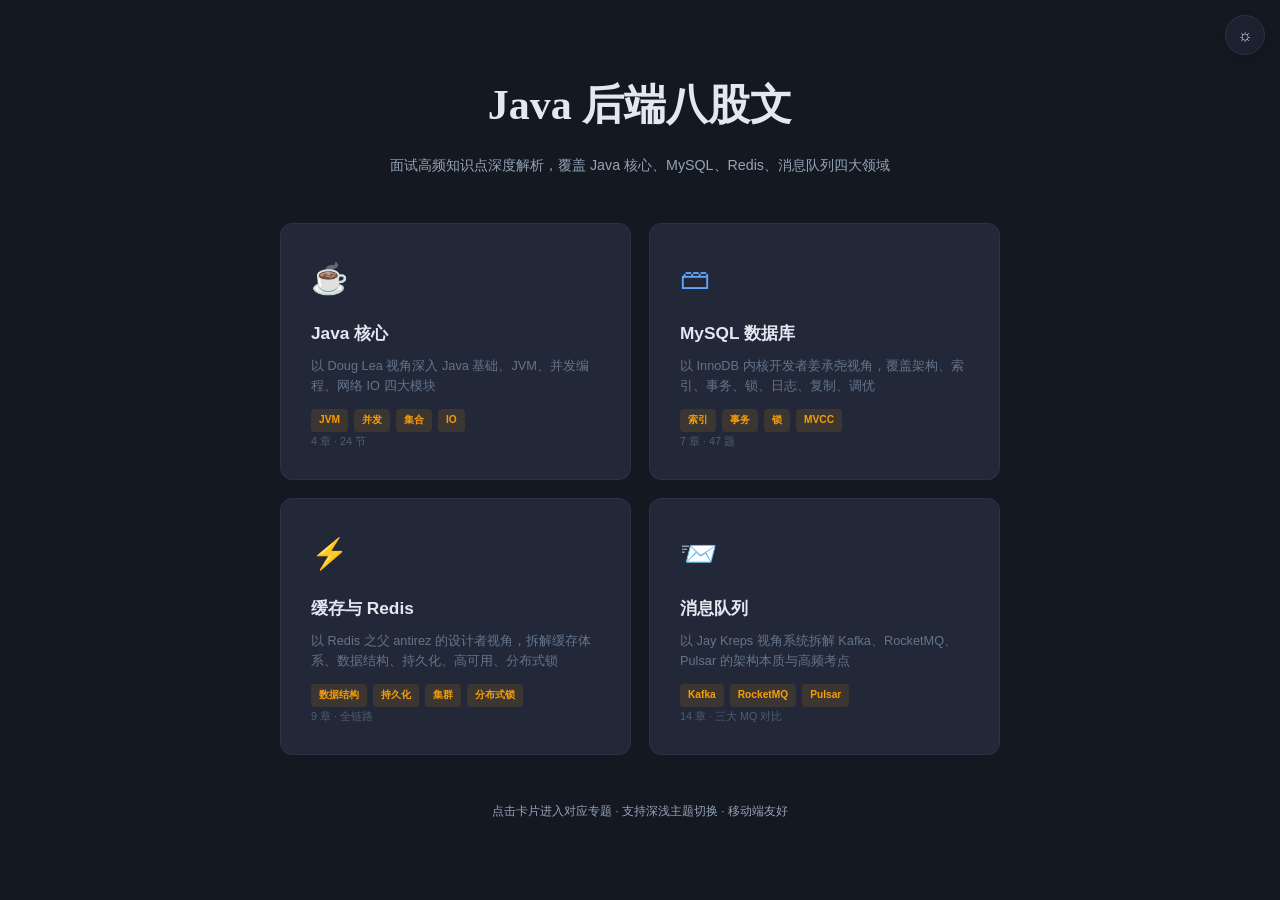
==== index.html @ 2e6a37db "init: 八股文面试复习资料" ====
<!DOCTYPE html>
<html lang="zh-CN" data-theme="dark">
<head>
  <meta charset="UTF-8">
  <meta name="viewport" content="width=device-width, initial-scale=1.0">
  <title>八股文学习资料</title>
  <link rel="stylesheet" href="./shared/style.css">
  <style>
    body { display: flex; align-items: center; justify-content: center; min-height: 100vh; padding: 2rem; }
    .index-container { max-width: 720px; width: 100%; }
    .index-hero { text-align: center; margin-bottom: 3rem; }
    .index-hero h1 { font-family: var(--font-heading); font-size: clamp(2rem, 5vw, 2.8rem); font-weight: 800; margin-bottom: 0.6rem; color: var(--text-primary); }
    .index-hero p { color: var(--text-secondary); font-size: 0.95rem; line-height: 1.7; }
    .card-grid { display: grid; grid-template-columns: repeat(auto-fit, minmax(300px, 1fr)); gap: 1.2rem; }
    .guide-card {
      background: var(--bg-card);
      border: 1px solid var(--border);
      border-radius: 12px;
      padding: 1.8rem 2rem;
      text-decoration: none;
      transition: transform 0.2s, box-shadow 0.2s, border-color 0.2s;
      display: block;
    }
    .guide-card:hover {
      transform: translateY(-3px);
      box-shadow: 0 12px 40px rgba(0,0,0,0.2);
      border-color: var(--accent);
      text-decoration: none;
    }
    .card-icon { font-size: 2rem; margin-bottom: 0.8rem; display: block; }
    .card-title { font-size: 1.15rem; font-weight: 700; color: var(--text-primary); margin-bottom: 0.4rem; }
    .card-desc { font-size: 0.85rem; color: var(--text-muted); line-height: 1.6; margin-bottom: 0.8rem; }
    .card-meta { font-size: 0.72rem; color: var(--text-muted); opacity: 0.7; }
    .card-tags { display: flex; gap: 0.4rem; flex-wrap: wrap; margin-top: 0.6rem; }
    .card-tag {
      font-size: 0.68rem;
      padding: 2px 8px;
      border-radius: 4px;
      background: var(--accent-dim);
      color: var(--accent);
      font-weight: 600;
    }
    .index-footer { text-align: center; margin-top: 3rem; color: var(--text-muted); font-size: 0.78rem; }
    @media (max-width: 480px) {
      body { padding: 1.5rem 1rem; }
      .card-grid { grid-template-columns: 1fr; }
      .guide-card { padding: 1.5rem; }
    }
  </style>
</head>
<body>
  <button class="theme-toggle" aria-label="切换主题">&#9788;</button>

  <div class="index-container">
    <div class="index-hero">
      <h1>Java 后端八股文</h1>
      <p>面试高频知识点深度解析，覆盖 Java 核心、MySQL、Redis、消息队列四大领域</p>
    </div>

    <div class="card-grid">
      <a href="./java-interview-guide.html" class="guide-card">
        <span class="card-icon">&#9749;</span>
        <div class="card-title">Java 核心</div>
        <div class="card-desc">以 Doug Lea 视角深入 Java 基础、JVM、并发编程、网络 IO 四大模块</div>
        <div class="card-tags">
          <span class="card-tag">JVM</span>
          <span class="card-tag">并发</span>
          <span class="card-tag">集合</span>
          <span class="card-tag">IO</span>
        </div>
        <div class="card-meta">4 章 · 24 节</div>
      </a>

      <a href="./mysql-interview-complete.html" class="guide-card">
        <span class="card-icon">&#128451;</span>
        <div class="card-title">MySQL 数据库</div>
        <div class="card-desc">以 InnoDB 内核开发者姜承尧视角，覆盖架构、索引、事务、锁、日志、复制、调优</div>
        <div class="card-tags">
          <span class="card-tag">索引</span>
          <span class="card-tag">事务</span>
          <span class="card-tag">锁</span>
          <span class="card-tag">MVCC</span>
        </div>
        <div class="card-meta">7 章 · 47 题</div>
      </a>

      <a href="./cache-redis-interview.html" class="guide-card">
        <span class="card-icon">&#9889;</span>
        <div class="card-title">缓存与 Redis</div>
        <div class="card-desc">以 Redis 之父 antirez 的设计者视角，拆解缓存体系、数据结构、持久化、高可用、分布式锁</div>
        <div class="card-tags">
          <span class="card-tag">数据结构</span>
          <span class="card-tag">持久化</span>
          <span class="card-tag">集群</span>
          <span class="card-tag">分布式锁</span>
        </div>
        <div class="card-meta">9 章 · 全链路</div>
      </a>

      <a href="./mq-interview-guide.html" class="guide-card">
        <span class="card-icon">&#128232;</span>
        <div class="card-title">消息队列</div>
        <div class="card-desc">以 Jay Kreps 视角系统拆解 Kafka、RocketMQ、Pulsar 的架构本质与高频考点</div>
        <div class="card-tags">
          <span class="card-tag">Kafka</span>
          <span class="card-tag">RocketMQ</span>
          <span class="card-tag">Pulsar</span>
        </div>
        <div class="card-meta">14 章 · 三大 MQ 对比</div>
      </a>
    </div>

    <div class="index-footer">
      <p>点击卡片进入对应专题 · 支持深浅主题切换 · 移动端友好</p>
    </div>
  </div>

  <script src="./shared/script.js"></script>
</body>
</html>
---- shared/style.css ----
/* ============================================================
   八股文统一样式 - Unified Interview Guide Stylesheet
   ============================================================ */

/* === RESET === */
*, *::before, *::after { box-sizing: border-box; margin: 0; padding: 0; }

/* === THEME VARIABLES === */
:root {
  /* Layout */
  --sidebar-w: 260px;
  --content-max: 860px;
  --radius: 8px;
  --transition: 0.25s ease;

  /* Fonts */
  --font-body: -apple-system, 'PingFang SC', 'Noto Sans SC', 'Helvetica Neue', 'Microsoft YaHei', sans-serif;
  --font-heading: 'Noto Serif SC', 'Georgia', 'PingFang SC', serif;
  --font-mono: 'JetBrains Mono', 'Fira Code', 'SF Mono', 'Menlo', 'Consolas', monospace;
}

/* --- Dark Theme (default) --- */
[data-theme="dark"] {
  --bg-primary: #141820;
  --bg-secondary: #1c2130;
  --bg-card: #222838;
  --bg-code: #0d1117;
  --bg-sidebar: #111520;
  --text-primary: #e2e8f0;
  --text-secondary: #94a3b8;
  --text-muted: #64748b;
  --border: #2a3344;
  --border-light: #1e293b;
  --accent: #f59e0b;
  --accent-dim: rgba(245, 158, 11, 0.12);
  --accent-secondary: #3b82f6;
  --link: #60a5fa;
  --green: #34d399;
  --red: #f87171;
  --purple: #a78bfa;
  --cyan: #22d3ee;
  --orange: #fb923c;
  --scrollbar-track: #1c2130;
  --scrollbar-thumb: #374151;
  --code-text: #e2e8f0;
  --table-header-bg: #1e293b;
  --table-row-hover: rgba(59, 130, 246, 0.04);
  --table-stripe: rgba(255, 255, 255, 0.02);
  --callout-bg: rgba(245, 158, 11, 0.05);
  --shadow: 0 4px 24px rgba(0, 0, 0, 0.3);
}

/* --- Light Theme --- */
[data-theme="light"] {
  --bg-primary: #f8f9fc;
  --bg-secondary: #ffffff;
  --bg-card: #ffffff;
  --bg-code: #1e1e2e;
  --bg-sidebar: #1b2438;
  --text-primary: #1e293b;
  --text-secondary: #475569;
  --text-muted: #94a3b8;
  --border: #e2e8f0;
  --border-light: #f1f5f9;
  --accent: #d97706;
  --accent-dim: rgba(217, 119, 6, 0.08);
  --accent-secondary: #2563eb;
  --link: #2563eb;
  --green: #059669;
  --red: #dc2626;
  --purple: #7c3aed;
  --cyan: #0891b2;
  --orange: #ea580c;
  --scrollbar-track: #f1f5f9;
  --scrollbar-thumb: #cbd5e1;
  --code-text: #e2e8f0;
  --table-header-bg: #f1f5f9;
  --table-row-hover: rgba(59, 130, 246, 0.04);
  --table-stripe: rgba(0, 0, 0, 0.02);
  --callout-bg: rgba(245, 158, 11, 0.05);
  --shadow: 0 4px 24px rgba(0, 0, 0, 0.06);
}

/* === BASE === */
html {
  scroll-behavior: smooth;
  font-size: 15px;
  scroll-padding-top: 2rem;
}

body {
  font-family: var(--font-body);
  background: var(--bg-primary);
  color: var(--text-primary);
  line-height: 1.85;
  min-height: 100vh;
  -webkit-font-smoothing: antialiased;
  -moz-osx-font-smoothing: grayscale;
  transition: background var(--transition), color var(--transition);
}

/* === SCROLLBAR === */
::-webkit-scrollbar { width: 6px; height: 6px; }
::-webkit-scrollbar-track { background: var(--scrollbar-track); }
::-webkit-scrollbar-thumb { background: var(--scrollbar-thumb); border-radius: 3px; }
::-webkit-scrollbar-thumb:hover { background: var(--accent); }

/* === LAYOUT === */
.page-wrapper {
  display: flex;
  min-height: 100vh;
}

/* === SIDEBAR === */
.sidebar {
  position: fixed;
  top: 0;
  left: 0;
  width: var(--sidebar-w);
  height: 100vh;
  background: var(--bg-sidebar);
  border-right: 1px solid rgba(255,255,255,0.06);
  overflow-y: auto;
  z-index: 200;
  padding: 1.5rem 0;
  transition: transform var(--transition);
  display: flex;
  flex-direction: column;
}

.sidebar-header {
  padding: 0 1.25rem 1rem;
  border-bottom: 1px solid rgba(255,255,255,0.08);
  margin-bottom: 0.75rem;
  flex-shrink: 0;
}

.sidebar-logo {
  font-family: var(--font-heading);
  font-size: 1.05rem;
  font-weight: 700;
  color: #fff;
  letter-spacing: -0.3px;
  margin-bottom: 0.25rem;
}

.sidebar-logo .accent { color: var(--accent); }

.sidebar-subtitle {
  font-size: 0.72rem;
  color: rgba(255,255,255,0.45);
  line-height: 1.5;
}

.sidebar-nav {
  flex: 1;
  overflow-y: auto;
  padding: 0 0.6rem;
}

.sidebar-nav::-webkit-scrollbar { width: 3px; }
.sidebar-nav::-webkit-scrollbar-thumb { background: rgba(255,255,255,0.1); border-radius: 2px; }

.nav-group { margin-bottom: 0.25rem; }

.nav-group-title {
  display: block;
  color: rgba(255,255,255,0.9);
  text-decoration: none;
  font-size: 0.8rem;
  font-weight: 700;
  padding: 0.5rem 0.65rem;
  border-radius: 6px;
  transition: all 0.15s;
  border-left: 3px solid transparent;
  letter-spacing: 0.2px;
}

.nav-group-title:hover {
  color: var(--accent);
  background: rgba(255,255,255,0.03);
}

.nav-group-title.active {
  color: #fff;
  border-left-color: var(--accent);
  background: rgba(245, 158, 11, 0.08);
}

.nav-items {
  padding-left: 1rem;
  margin-bottom: 0.3rem;
}

.nav-items a {
  display: block;
  color: rgba(255,255,255,0.5);
  text-decoration: none;
  font-size: 0.73rem;
  padding: 0.25rem 0.6rem;
  border-left: 1px solid rgba(255,255,255,0.08);
  transition: all 0.15s;
  line-height: 1.6;
}

.nav-items a:hover {
  color: var(--accent);
  border-left-color: var(--accent);
}

.nav-items a.active {
  color: rgba(255,255,255,0.9);
  border-left-color: var(--accent);
}

/* === MAIN CONTENT === */
.main-content {
  margin-left: var(--sidebar-w);
  flex: 1;
  min-width: 0;
  padding: 2.5rem 3rem 4rem;
  max-width: calc(var(--sidebar-w) + var(--content-max) + 6rem);
}

/* === HEADER / HERO === */
.page-hero {
  text-align: center;
  padding: 2.5rem 0 2rem;
  border-bottom: 1px solid var(--border);
  margin-bottom: 2.5rem;
}

.page-hero h1 {
  font-family: var(--font-heading);
  font-size: clamp(1.8rem, 4vw, 2.4rem);
  font-weight: 800;
  line-height: 1.3;
  margin-bottom: 0.6rem;
  color: var(--text-primary);
}

.page-hero .subtitle {
  font-size: 0.95rem;
  color: var(--text-secondary);
  max-width: 600px;
  margin: 0 auto 0.8rem;
  line-height: 1.7;
}

.page-hero .author {
  font-size: 0.82rem;
  color: var(--text-muted);
  font-style: italic;
}

/* === CHAPTER / SECTION === */
.chapter {
  margin-bottom: 2rem;
}

.chapter > h2,
section > h2 {
  font-family: var(--font-heading);
  font-size: 1.5rem;
  font-weight: 700;
  color: var(--text-primary);
  margin: 2.5rem 0 1rem;
  padding-bottom: 0.5rem;
  border-bottom: 2px solid var(--accent);
  position: relative;
}

h3 {
  font-size: 1.15rem;
  font-weight: 600;
  color: var(--text-primary);
  margin: 2rem 0 0.8rem;
}

h4 {
  font-size: 1rem;
  font-weight: 600;
  color: var(--text-primary);
  margin: 1.5rem 0 0.6rem;
}

/* === PROSE === */
p {
  margin-bottom: 0.8rem;
  color: var(--text-secondary);
  line-height: 1.85;
}

strong { color: var(--text-primary); font-weight: 600; }
em { font-style: italic; }

a {
  color: var(--link);
  text-decoration: none;
  transition: color 0.15s;
}
a:hover { text-decoration: underline; }

/* === LISTS === */
ul, ol {
  padding-left: 1.5rem;
  margin-bottom: 1rem;
}

li {
  color: var(--text-secondary);
  margin-bottom: 0.4rem;
  line-height: 1.8;
}

li strong { color: var(--text-primary); }

/* === INLINE CODE === */
:not(pre) > code {
  font-family: var(--font-mono);
  font-size: 0.85em;
  padding: 2px 6px;
  background: var(--accent-dim);
  border: 1px solid var(--border);
  border-radius: 4px;
  color: var(--accent);
}

/* === CODE BLOCKS === */
pre {
  background: var(--bg-code);
  color: var(--code-text);
  font-family: var(--font-mono);
  font-size: 0.82rem;
  line-height: 1.7;
  padding: 1.2rem 1.5rem;
  border-radius: var(--radius);
  overflow-x: auto;
  margin: 1rem 0 1.2rem;
  border: 1px solid var(--border);
}

pre code {
  background: none;
  border: none;
  padding: 0;
  font-size: inherit;
  color: inherit;
}

/* Code syntax classes (preserved from original files) */
.kw { color: #c678dd; }
.type { color: #e5c07b; }
.str { color: #98c379; }
.num { color: #d19a66; }
.cmt { color: #5c6370; font-style: italic; }
.fn { color: #61afef; }
.ann { color: #e06c75; }
.op { color: #56b6c2; }

/* Code block with header */
.code-block {
  margin: 1rem 0 1.2rem;
  border-radius: var(--radius);
  overflow: hidden;
  border: 1px solid var(--border);
}

.code-header {
  display: flex;
  align-items: center;
  gap: 0.75rem;
  padding: 0.6rem 1rem;
  background: rgba(0,0,0,0.3);
  border-bottom: 1px solid var(--border);
  font-size: 0.75rem;
  color: var(--text-muted);
}

.code-dots {
  display: flex;
  gap: 5px;
}

.code-dots span {
  width: 8px;
  height: 8px;
  border-radius: 50%;
  background: var(--text-muted);
  opacity: 0.4;
}

.code-block pre {
  margin: 0;
  border: none;
  border-radius: 0;
}

/* === TABLES === */
.table-wrapper,
.table-wrap {
  margin: 1.2rem 0;
  overflow-x: auto;
  border-radius: var(--radius);
  border: 1px solid var(--border);
}

table {
  width: 100%;
  border-collapse: collapse;
  font-size: 0.85rem;
}

thead th {
  background: var(--table-header-bg);
  padding: 0.7rem 1rem;
  text-align: left;
  font-weight: 600;
  color: var(--text-primary);
  border-bottom: 1px solid var(--border);
  white-space: nowrap;
}

tbody td {
  padding: 0.6rem 1rem;
  border-bottom: 1px solid var(--border);
  color: var(--text-secondary);
}

tbody tr:last-child td { border-bottom: none; }
tbody tr:nth-child(even) { background: var(--table-stripe); }
tbody tr:hover td { background: var(--table-row-hover); }

/* === CALLOUT BOXES === */
.callout {
  padding: 1rem 1.25rem;
  margin: 1.2rem 0;
  border-left: 3px solid var(--accent);
  background: var(--callout-bg);
  border-radius: 0 var(--radius) var(--radius) 0;
}

.callout p { margin-bottom: 0.4rem; color: var(--text-secondary); font-size: 0.9rem; }
.callout p:last-child { margin-bottom: 0; }

.callout-title {
  font-weight: 700;
  font-size: 0.78rem;
  text-transform: uppercase;
  letter-spacing: 0.5px;
  margin-bottom: 0.4rem;
  color: var(--accent);
}

/* Callout variants */
.callout.antirez,
.callout-insight,
.callout.callout-insight {
  border-left-color: var(--accent-secondary);
  background: rgba(59, 130, 246, 0.05);
}
.callout.antirez .callout-title,
.callout-insight .callout-title { color: var(--accent-secondary); }

.callout.tip,
.callout-key,
.callout.callout-key {
  border-left-color: var(--green);
  background: rgba(52, 211, 153, 0.05);
}
.callout.tip::before {
  content: 'TIPS';
  display: block;
  font-size: 0.72rem;
  font-weight: 700;
  color: var(--green);
  margin-bottom: 0.3rem;
  letter-spacing: 0.5px;
}
.callout-key .callout-title { color: var(--green); }

.callout.warn,
.callout-warning,
.callout.callout-warning {
  border-left-color: var(--orange);
  background: rgba(251, 146, 60, 0.05);
}
.callout.warn::before {
  content: 'WARN';
  display: block;
  font-size: 0.72rem;
  font-weight: 700;
  color: var(--orange);
  margin-bottom: 0.3rem;
  letter-spacing: 0.5px;
}
.callout-warning .callout-title { color: var(--orange); }

/* === Q&A BLOCKS === */
.qa,
.qa-block {
  margin: 1.2rem 0;
  padding: 1.2rem 1.5rem;
  background: var(--bg-card);
  border-radius: var(--radius);
  border: 1px solid var(--border);
}

.qa-question {
  display: flex;
  align-items: flex-start;
  gap: 0.7rem;
  margin-bottom: 0.8rem;
  font-weight: 600;
  color: var(--accent);
  font-size: 0.93rem;
}

.qa-badge {
  flex-shrink: 0;
  padding: 2px 7px;
  border-radius: 4px;
  font-size: 0.68rem;
  font-weight: 700;
  letter-spacing: 0.5px;
}

.qa-badge-q {
  background: rgba(248, 113, 113, 0.1);
  color: var(--red);
  border: 1px solid rgba(248, 113, 113, 0.3);
}

.qa-badge-a {
  background: rgba(52, 211, 153, 0.1);
  color: var(--green);
  border: 1px solid rgba(52, 211, 153, 0.3);
}

.qa-question p {
  font-weight: 600;
  color: var(--text-primary);
  margin: 0;
}

.qa-answer {
  display: flex;
  align-items: flex-start;
  gap: 0.7rem;
}

.qa-answer p {
  color: var(--text-secondary);
  margin: 0;
}

/* MQ-style Q&A */
.qa-block .qa-question::before {
  content: 'Q: ';
  opacity: 0.6;
  font-weight: 700;
}

.qa-block .qa-answer::before {
  content: 'A: ';
  font-weight: 700;
  color: var(--text-primary);
  opacity: 0.6;
}

/* === DIAGRAMS === */
.diagram {
  background: var(--bg-card);
  border: 1px solid var(--border);
  border-radius: var(--radius);
  padding: 1.5rem;
  margin: 1.5rem 0;
  text-align: center;
  overflow-x: auto;
}

.diagram svg {
  max-width: 100%;
  height: auto;
}

.diagram-title,
.diagram-caption {
  font-size: 0.78rem;
  color: var(--text-muted);
  text-align: center;
  margin-top: 0.6rem;
  font-style: italic;
}

.diagram-title {
  margin-top: 0;
  margin-bottom: 0.8rem;
  font-style: normal;
  text-transform: uppercase;
  letter-spacing: 0.5px;
  font-weight: 500;
}

/* === QUESTION BLOCKS (MySQL style) === */
.question-block {
  background: var(--bg-card);
  border-radius: var(--radius);
  padding: 2rem 2rem;
  margin-bottom: 2rem;
  border: 1px solid var(--border);
  border-left: 4px solid var(--accent);
  position: relative;
}

.question-block::before {
  content: attr(data-q);
  position: absolute;
  top: -0.75rem;
  left: 1.2rem;
  background: var(--accent);
  color: #fff;
  font-size: 0.72rem;
  font-weight: 700;
  padding: 3px 12px;
  border-radius: 12px;
  letter-spacing: 0.5px;
}

.question-block h2 {
  font-size: 1.3rem;
  margin-top: 0.3rem;
  margin-bottom: 1rem;
  border: none;
  padding-bottom: 0;
}

.question-block h3 {
  font-size: 1.05rem;
  margin-top: 1.5rem;
  margin-bottom: 0.6rem;
  padding-bottom: 0.3rem;
  border-bottom: 1px solid var(--border);
}

.question-block p { margin: 0.6rem 0; line-height: 1.85; }
.question-block ul, .question-block ol { margin: 0.6rem 0 0.6rem 1.2rem; line-height: 1.9; }
.question-block li { margin-bottom: 0.3rem; }

/* MySQL special boxes */
.analogy {
  background: rgba(245, 158, 11, 0.06);
  border: 1px solid rgba(245, 158, 11, 0.2);
  border-radius: var(--radius);
  padding: 1rem 1.2rem;
  margin: 1rem 0;
  font-style: italic;
  color: var(--text-secondary);
}

.analogy::before {
  content: "ANALOGY";
  display: block;
  font-style: normal;
  font-weight: 700;
  font-size: 0.7rem;
  letter-spacing: 1px;
  color: var(--accent);
  margin-bottom: 0.4rem;
}

.key-point {
  background: rgba(248, 113, 113, 0.05);
  border-left: 3px solid var(--red);
  padding: 0.8rem 1.2rem;
  margin: 1rem 0;
  border-radius: 0 var(--radius) var(--radius) 0;
  font-size: 0.9rem;
}

.key-point::before {
  content: "KEY POINT";
  display: block;
  font-weight: 700;
  font-size: 0.7rem;
  letter-spacing: 1px;
  color: var(--red);
  margin-bottom: 0.3rem;
}

.pitfall {
  background: rgba(251, 146, 60, 0.05);
  border: 1px solid rgba(251, 146, 60, 0.2);
  border-radius: var(--radius);
  padding: 0.8rem 1.2rem;
  margin: 1rem 0;
}

.pitfall::before {
  content: "PITFALL";
  display: block;
  font-weight: 700;
  font-size: 0.7rem;
  letter-spacing: 1px;
  color: var(--orange);
  margin-bottom: 0.3rem;
}

/* === CHAPTER HEADERS (MQ/Java style) === */
.chapter-header,
.section-header {
  margin-bottom: 1.5rem;
}

.chapter-number,
.section-number {
  display: inline-block;
  font-size: 0.72rem;
  font-weight: 600;
  color: var(--accent);
  letter-spacing: 1.5px;
  text-transform: uppercase;
  margin-bottom: 0.3rem;
}

.chapter-header h2,
.section-header h2 {
  margin-top: 0.3rem;
  border: none;
  padding: 0;
}

.section-header p {
  color: var(--text-muted);
  font-size: 0.9rem;
}

/* === TAGS (MQ style) === */
.tag-kafka {
  background: rgba(255, 107, 53, 0.12);
  color: #ff6b35;
  padding: 0.1rem 0.5rem;
  border-radius: 3px;
  font-size: 0.75rem;
  font-weight: 600;
}

.tag-rocketmq {
  background: rgba(6, 182, 212, 0.12);
  color: #06b6d4;
  padding: 0.1rem 0.5rem;
  border-radius: 3px;
  font-size: 0.75rem;
  font-weight: 600;
}

.tag-pulsar {
  background: rgba(139, 92, 246, 0.12);
  color: #8b5cf6;
  padding: 0.1rem 0.5rem;
  border-radius: 3px;
  font-size: 0.75rem;
  font-weight: 600;
}

/* === FLOW CHART (Java style) === */
.flow-chart {
  display: flex;
  align-items: center;
  justify-content: center;
  flex-wrap: wrap;
  gap: 6px 0;
  margin: 1.5rem 0;
  overflow-x: auto;
}

.flow-node {
  padding: 0.6rem 1rem;
  background: var(--bg-card);
  border: 1px solid var(--border);
  border-radius: var(--radius);
  font-size: 0.8rem;
  font-weight: 500;
  color: var(--text-primary);
  white-space: nowrap;
}

.flow-arrow {
  color: var(--text-muted);
  font-size: 0.9rem;
  padding: 0 0.3rem;
}

/* === MODULE PREVIEW (MySQL style) === */
.module-preview {
  display: grid;
  grid-template-columns: repeat(auto-fit, minmax(240px, 1fr));
  gap: 1rem;
  margin: 1.5rem 0;
}

.module-card {
  background: var(--bg-card);
  border: 1px solid var(--border);
  border-radius: var(--radius);
  padding: 1rem 1.2rem;
  transition: transform 0.2s, box-shadow 0.2s;
}

.module-card:hover {
  transform: translateY(-2px);
  box-shadow: var(--shadow);
}

.module-card .module-num {
  display: inline-block;
  background: var(--accent);
  color: #fff;
  font-size: 0.68rem;
  padding: 2px 8px;
  border-radius: 10px;
  margin-bottom: 0.5rem;
}

.module-card h4 {
  color: var(--text-primary);
  margin: 0.3rem 0;
  font-size: 0.92rem;
}

.module-card p {
  color: var(--text-muted);
  font-size: 0.82rem;
  margin: 0.2rem 0 0;
  line-height: 1.5;
}

/* === SVG CONTAINER (MySQL style) === */
.svg-container {
  text-align: center;
  margin: 1.5rem 0;
  padding: 1.2rem;
  background: var(--bg-card);
  border: 1px solid var(--border);
  border-radius: var(--radius);
  overflow-x: auto;
}

.svg-container svg {
  max-width: 100%;
  height: auto;
}

/* MySQL chapter intro */
.chapter-intro {
  background: var(--bg-card);
  border: 1px solid var(--border);
  border-left: 4px solid var(--accent);
  padding: 1.5rem 1.8rem;
  border-radius: 0 var(--radius) var(--radius) 0;
  margin-bottom: 2rem;
  font-size: 0.93rem;
  line-height: 1.9;
}

.chapter-intro strong { color: var(--accent); }
.chapter-subtitle {
  text-align: center;
  color: var(--text-muted);
  font-size: 0.95rem;
  margin-bottom: 2rem;
  font-style: italic;
}

/* === HIGHLIGHT === */
.highlight { color: var(--accent); font-weight: 700; }

/* === HR === */
hr {
  border: none;
  height: 1px;
  background: var(--border);
  margin: 2.5rem 0;
}

/* === THEME TOGGLE === */
.theme-toggle {
  position: fixed;
  top: 1rem;
  right: 1rem;
  z-index: 300;
  width: 40px;
  height: 40px;
  border-radius: 50%;
  border: 1px solid var(--border);
  background: var(--bg-secondary);
  color: var(--text-primary);
  cursor: pointer;
  display: flex;
  align-items: center;
  justify-content: center;
  font-size: 1.1rem;
  transition: all 0.2s;
  box-shadow: 0 2px 8px rgba(0,0,0,0.15);
}

.theme-toggle:hover {
  transform: scale(1.1);
  border-color: var(--accent);
}

/* === MOBILE MENU BUTTON === */
.mobile-menu-btn {
  display: none;
  position: fixed;
  top: 1rem;
  left: 1rem;
  z-index: 301;
  width: 40px;
  height: 40px;
  border-radius: 50%;
  border: 1px solid var(--border);
  background: var(--bg-secondary);
  color: var(--text-primary);
  cursor: pointer;
  align-items: center;
  justify-content: center;
  font-size: 1.2rem;
  box-shadow: 0 2px 8px rgba(0,0,0,0.15);
  transition: all 0.2s;
}

.mobile-menu-btn:hover {
  border-color: var(--accent);
}

/* === OVERLAY === */
.sidebar-overlay {
  display: none;
  position: fixed;
  top: 0; left: 0; right: 0; bottom: 0;
  background: rgba(0,0,0,0.5);
  z-index: 199;
  backdrop-filter: blur(2px);
}

/* === BACK TO TOP === */
.back-to-top {
  position: fixed;
  bottom: 1.5rem;
  right: 1.5rem;
  z-index: 250;
  width: 36px;
  height: 36px;
  border-radius: 50%;
  border: 1px solid var(--border);
  background: var(--bg-secondary);
  color: var(--text-muted);
  cursor: pointer;
  display: none;
  align-items: center;
  justify-content: center;
  font-size: 1rem;
  transition: all 0.2s;
  box-shadow: 0 2px 8px rgba(0,0,0,0.1);
}

.back-to-top.visible { display: flex; }
.back-to-top:hover { color: var(--accent); border-color: var(--accent); }

/* === READING PROGRESS === */
.reading-progress {
  position: fixed;
  top: 0;
  left: 0;
  width: 0%;
  height: 2px;
  background: var(--accent);
  z-index: 400;
  transition: width 0.1s linear;
}

/* === FOOTER === */
.page-footer {
  text-align: center;
  padding: 2rem 0;
  border-top: 1px solid var(--border);
  margin-top: 3rem;
  color: var(--text-muted);
  font-size: 0.78rem;
}

/* ============================================================
   RESPONSIVE
   ============================================================ */
@media (max-width: 1100px) {
  .main-content {
    padding: 2rem 2rem 3rem;
  }
}

@media (max-width: 768px) {
  .mobile-menu-btn { display: flex; }

  .sidebar {
    transform: translateX(-100%);
    width: 280px;
    box-shadow: var(--shadow);
  }

  .sidebar.open { transform: translateX(0); }
  .sidebar-overlay.open { display: block; }

  .main-content {
    margin-left: 0;
    padding: 3.5rem 1.2rem 3rem;
    max-width: 100%;
  }

  .page-hero h1 { font-size: 1.6rem; }
  .page-hero .subtitle { font-size: 0.88rem; }

  h2, .chapter > h2, section > h2 { font-size: 1.3rem; }
  h3 { font-size: 1.05rem; }

  pre {
    font-size: 0.78rem;
    padding: 1rem;
  }

  .question-block {
    padding: 1.5rem 1.2rem;
  }

  .question-block::before {
    top: -0.6rem;
    left: 0.8rem;
    font-size: 0.68rem;
    padding: 2px 10px;
  }

  table { font-size: 0.78rem; }
  thead th, tbody td { padding: 0.5rem 0.6rem; }

  .diagram { padding: 1rem 0.5rem; }

  .module-preview { grid-template-columns: 1fr; }

  .flow-chart { justify-content: flex-start; }

  .theme-toggle { top: 0.8rem; right: 0.8rem; width: 36px; height: 36px; font-size: 1rem; }
}

@media (max-width: 480px) {
  html { font-size: 14px; }
  .main-content { padding: 3rem 0.8rem 2.5rem; }
  .callout { padding: 0.8rem 1rem; }
  .qa, .qa-block { padding: 1rem; }
}

/* === PRINT === */
@media print {
  .sidebar, .theme-toggle, .mobile-menu-btn, .back-to-top, .reading-progress, .sidebar-overlay { display: none !important; }
  .main-content { margin-left: 0; padding: 0; max-width: 100%; }
  body { background: #fff; color: #000; }
  pre { border: 1px solid #ddd; }
}
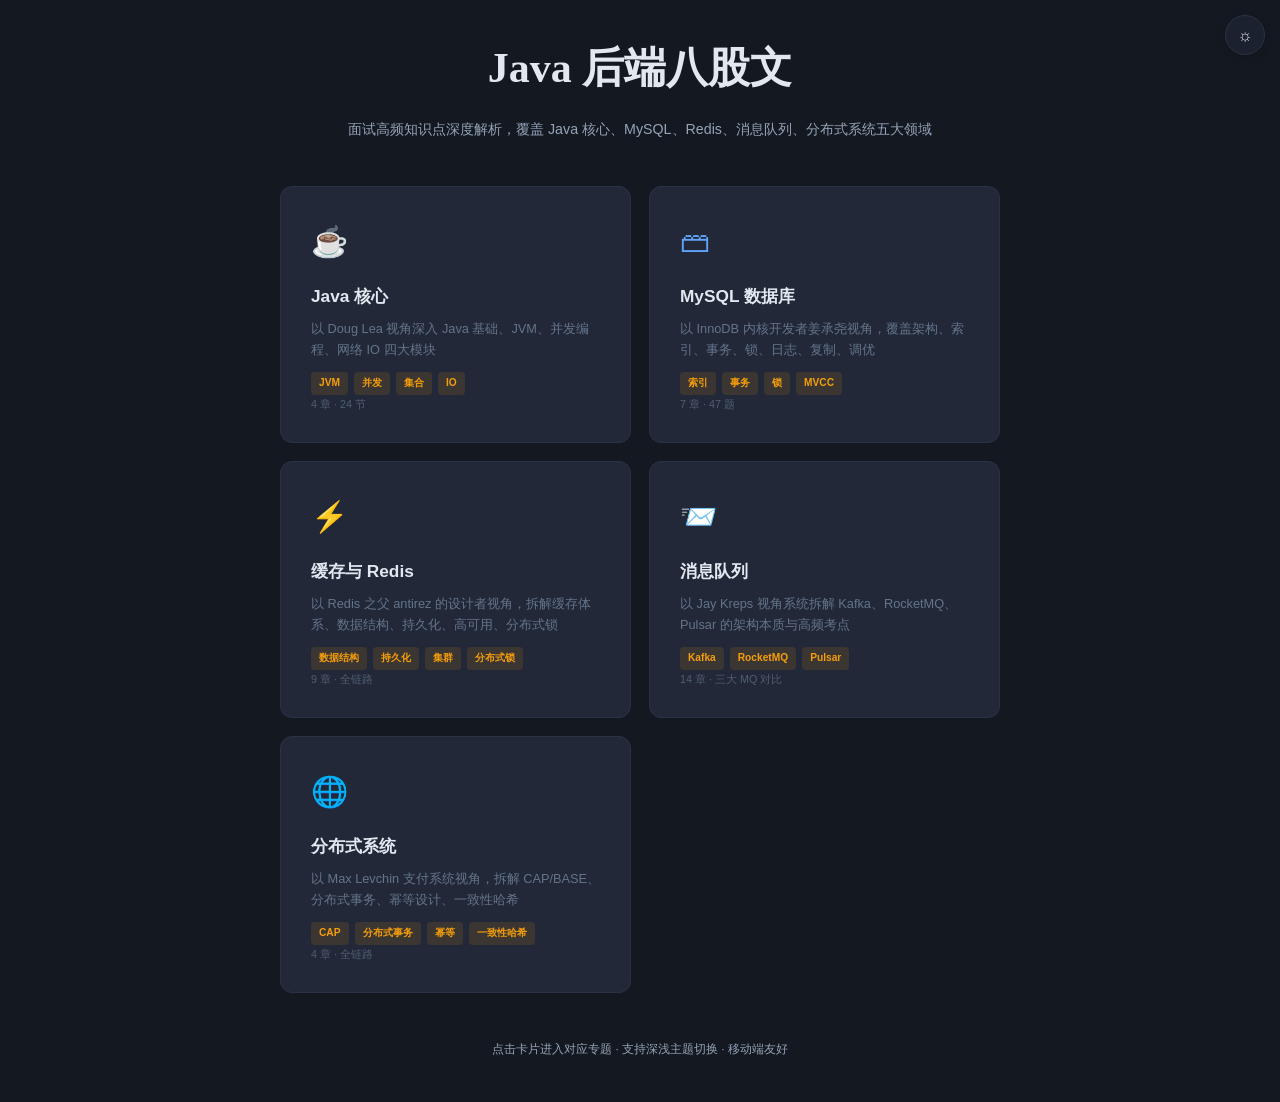
==== commit 1d965312: "补齐提纲缺失内容：新增分布式系统专题、ThreadLocal、限流算法、Spring事务传播" ====
--- a/index.html
+++ b/index.html
@@ -54,7 +54,7 @@
   <div class="index-container">
     <div class="index-hero">
       <h1>Java 后端八股文</h1>
-      <p>面试高频知识点深度解析，覆盖 Java 核心、MySQL、Redis、消息队列四大领域</p>
+      <p>面试高频知识点深度解析，覆盖 Java 核心、MySQL、Redis、消息队列、分布式系统五大领域</p>
     </div>
 
     <div class="card-grid">
@@ -108,6 +108,19 @@
         </div>
         <div class="card-meta">14 章 · 三大 MQ 对比</div>
       </a>
+
+      <a href="./distributed-system-interview.html" class="guide-card">
+        <span class="card-icon">&#127760;</span>
+        <div class="card-title">分布式系统</div>
+        <div class="card-desc">以 Max Levchin 支付系统视角，拆解 CAP/BASE、分布式事务、幂等设计、一致性哈希</div>
+        <div class="card-tags">
+          <span class="card-tag">CAP</span>
+          <span class="card-tag">分布式事务</span>
+          <span class="card-tag">幂等</span>
+          <span class="card-tag">一致性哈希</span>
+        </div>
+        <div class="card-meta">4 章 · 全链路</div>
+      </a>
     </div>
 
     <div class="index-footer">
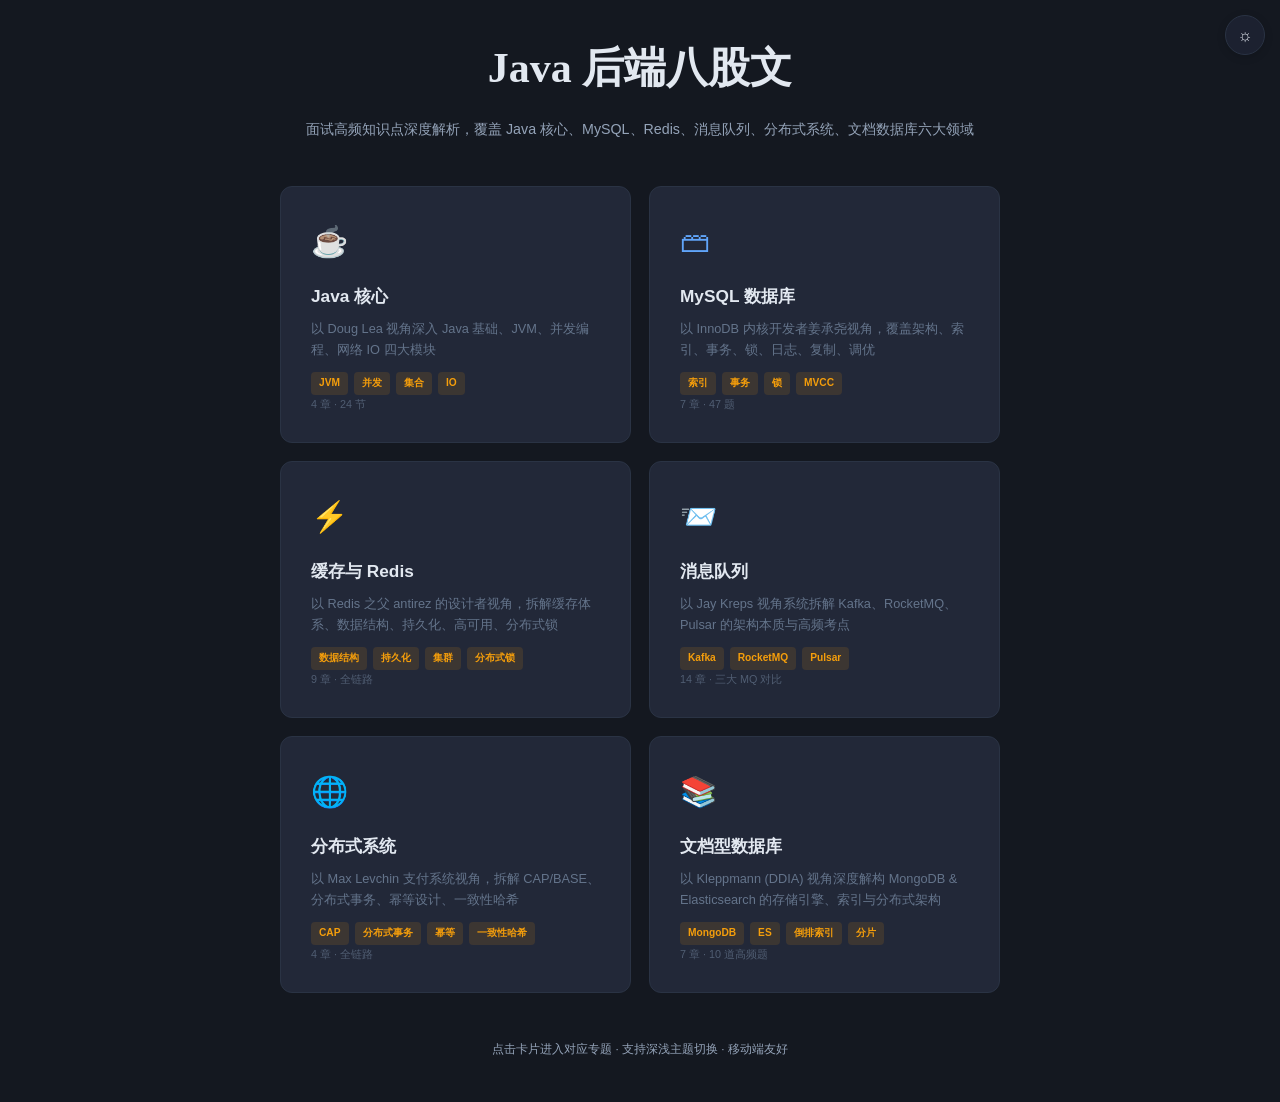
==== commit 9bb1a92f: "新增文档型数据库(MongoDB&ES)八股文专题 - 以 Kleppmann (DDIA) 视角系统解构 MongoDB & Elasticsearch - 7大章节：数据模型、存储引擎、索引机制、" ====
--- a/index.html
+++ b/index.html
@@ -54,7 +54,7 @@
   <div class="index-container">
     <div class="index-hero">
       <h1>Java 后端八股文</h1>
-      <p>面试高频知识点深度解析，覆盖 Java 核心、MySQL、Redis、消息队列、分布式系统五大领域</p>
+      <p>面试高频知识点深度解析，覆盖 Java 核心、MySQL、Redis、消息队列、分布式系统、文档数据库六大领域</p>
     </div>
 
     <div class="card-grid">
@@ -121,6 +121,19 @@
         </div>
         <div class="card-meta">4 章 · 全链路</div>
       </a>
+
+      <a href="./document-db-interview.html" class="guide-card">
+        <span class="card-icon">&#128218;</span>
+        <div class="card-title">文档型数据库</div>
+        <div class="card-desc">以 Kleppmann (DDIA) 视角深度解构 MongoDB &amp; Elasticsearch 的存储引擎、索引与分布式架构</div>
+        <div class="card-tags">
+          <span class="card-tag">MongoDB</span>
+          <span class="card-tag">ES</span>
+          <span class="card-tag">倒排索引</span>
+          <span class="card-tag">分片</span>
+        </div>
+        <div class="card-meta">7 章 · 10 道高频题</div>
+      </a>
     </div>
 
     <div class="index-footer">
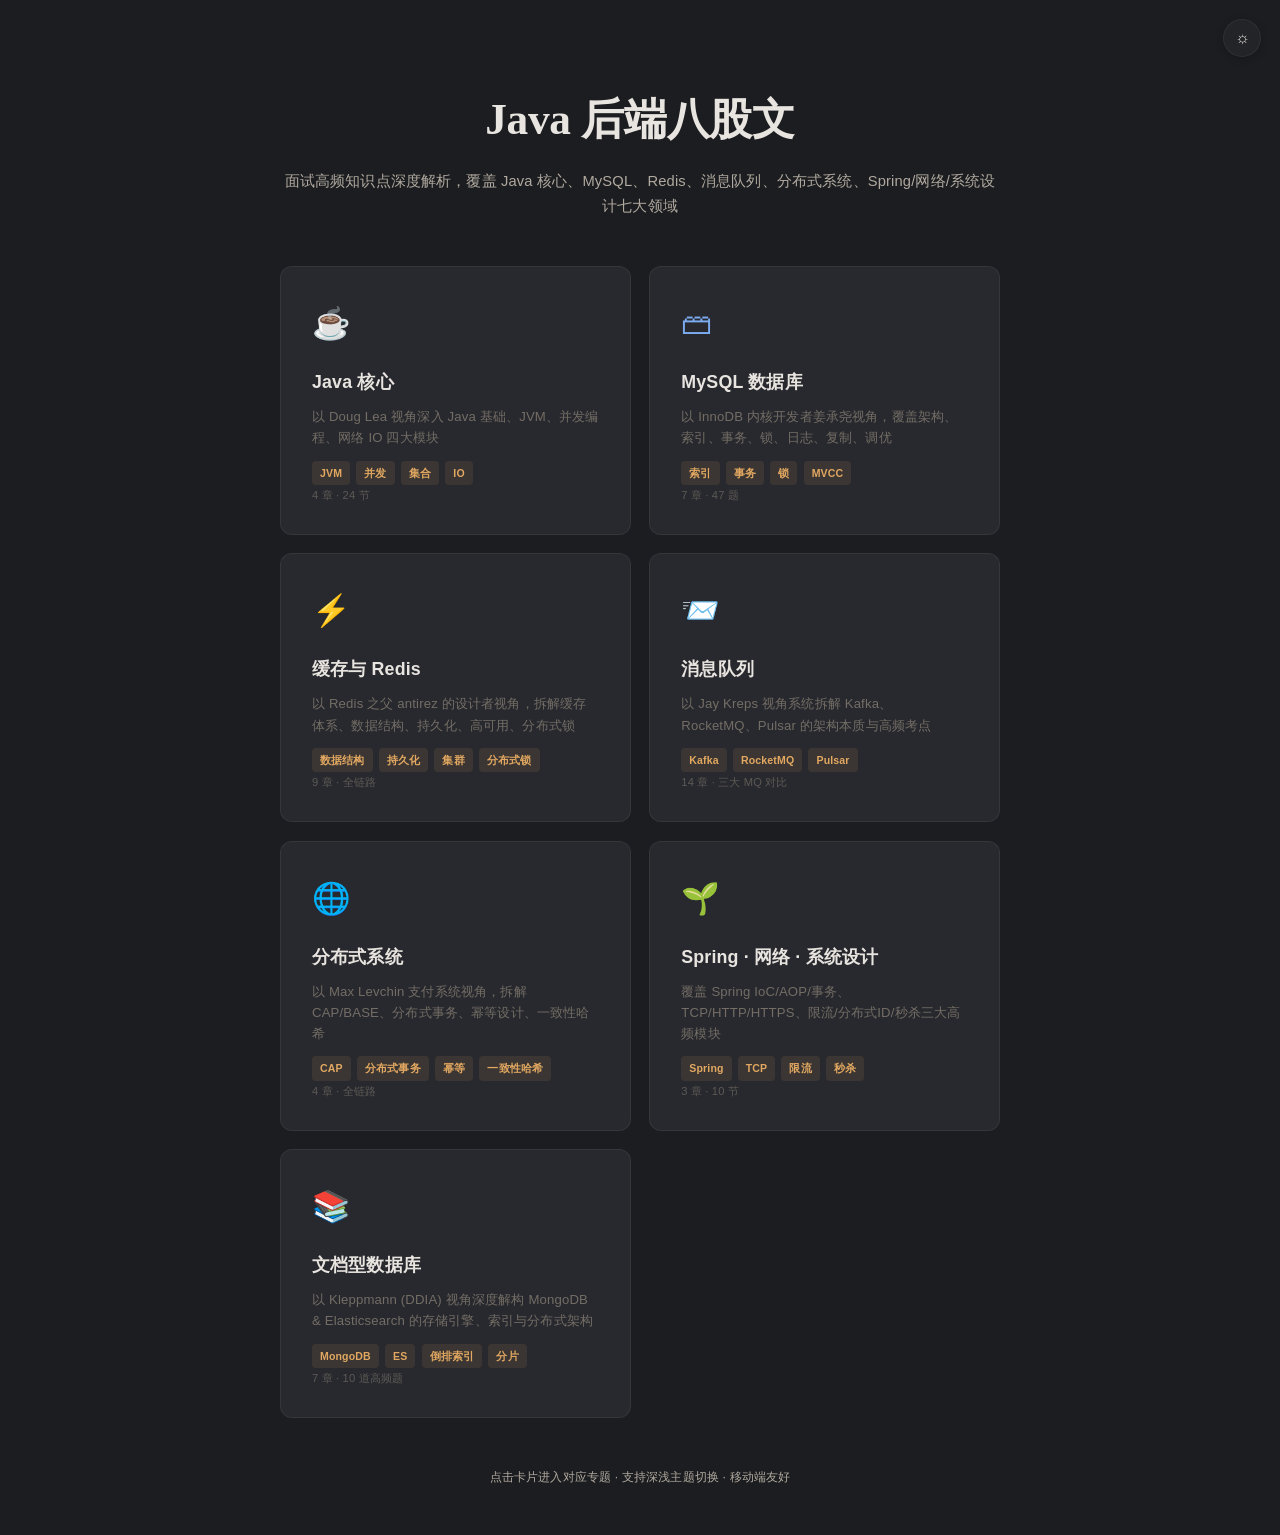
==== commit e6024c91: "feat: 深度面试追问链整合 + 新增Spring/网络/系统设计模块 - 5个现有HTML文件新增面试追问链（Q&A格式），覆盖15个必背知识点 - 新增第二优先级内容：EXPLAIN/索引失效/" ====
--- a/index.html
+++ b/index.html
@@ -2,14 +2,27 @@
 <html lang="zh-CN" data-theme="dark">
 <head>
   <meta charset="UTF-8">
-  <meta name="viewport" content="width=device-width, initial-scale=1.0">
+  <meta name="viewport" content="width=device-width, initial-scale=1.0, viewport-fit=cover">
   <title>八股文学习资料</title>
   <link rel="stylesheet" href="./shared/style.css">
   <style>
-    body { display: flex; align-items: center; justify-content: center; min-height: 100vh; padding: 2rem; }
+    body {
+      display: flex;
+      align-items: center;
+      justify-content: center;
+      min-height: 100vh;
+      padding: 2rem;
+      padding: 2rem calc(1rem + env(safe-area-inset-right, 0px)) 2rem calc(1rem + env(safe-area-inset-left, 0px));
+    }
     .index-container { max-width: 720px; width: 100%; }
     .index-hero { text-align: center; margin-bottom: 3rem; }
-    .index-hero h1 { font-family: var(--font-heading); font-size: clamp(2rem, 5vw, 2.8rem); font-weight: 800; margin-bottom: 0.6rem; color: var(--text-primary); }
+    .index-hero h1 {
+      font-family: var(--font-heading);
+      font-size: clamp(2rem, 5vw, 2.8rem);
+      font-weight: 800;
+      margin-bottom: 0.6rem;
+      color: var(--text-primary);
+    }
     .index-hero p { color: var(--text-secondary); font-size: 0.95rem; line-height: 1.7; }
     .card-grid { display: grid; grid-template-columns: repeat(auto-fit, minmax(300px, 1fr)); gap: 1.2rem; }
     .guide-card {
@@ -20,12 +33,17 @@
       text-decoration: none;
       transition: transform 0.2s, box-shadow 0.2s, border-color 0.2s;
       display: block;
+      -webkit-tap-highlight-color: transparent;
     }
     .guide-card:hover {
       transform: translateY(-3px);
       box-shadow: 0 12px 40px rgba(0,0,0,0.2);
       border-color: var(--accent);
       text-decoration: none;
+    }
+    .guide-card:active {
+      transform: scale(0.98);
+      transition: transform 0.1s;
     }
     .card-icon { font-size: 2rem; margin-bottom: 0.8rem; display: block; }
     .card-title { font-size: 1.15rem; font-weight: 700; color: var(--text-primary); margin-bottom: 0.4rem; }
@@ -41,10 +59,29 @@
       font-weight: 600;
     }
     .index-footer { text-align: center; margin-top: 3rem; color: var(--text-muted); font-size: 0.78rem; }
-    @media (max-width: 480px) {
-      body { padding: 1.5rem 1rem; }
-      .card-grid { grid-template-columns: 1fr; }
-      .guide-card { padding: 1.5rem; }
+
+    @media (max-width: 768px) {
+      body {
+        padding: calc(1.5rem + env(safe-area-inset-top, 0px)) 1.2rem calc(1.5rem + env(safe-area-inset-bottom, 0px));
+        align-items: flex-start;
+      }
+      .index-hero { margin-bottom: 2rem; }
+      .index-hero h1 { font-size: 1.7rem; }
+      .index-hero p { font-size: 0.9rem; line-height: 1.8; }
+      .card-grid { grid-template-columns: 1fr; gap: 1rem; }
+      .guide-card { padding: 1.5rem 1.4rem; border-radius: 10px; }
+      .card-icon { font-size: 1.8rem; margin-bottom: 0.6rem; }
+      .card-title { font-size: 1.1rem; }
+      .card-desc { font-size: 0.85rem; line-height: 1.7; }
+      .card-tags { margin-top: 0.5rem; }
+      .card-tag { font-size: 0.7rem; padding: 3px 9px; }
+      .index-footer { margin-top: 2rem; }
+      .theme-toggle { top: calc(0.75rem + env(safe-area-inset-top, 0px)); right: calc(0.75rem + env(safe-area-inset-right, 0px)); }
+    }
+
+    @media (max-width: 380px) {
+      body { padding-left: 0.8rem; padding-right: 0.8rem; }
+      .guide-card { padding: 1.3rem 1.1rem; }
     }
   </style>
 </head>
@@ -54,7 +91,7 @@
   <div class="index-container">
     <div class="index-hero">
       <h1>Java 后端八股文</h1>
-      <p>面试高频知识点深度解析，覆盖 Java 核心、MySQL、Redis、消息队列、分布式系统、文档数据库六大领域</p>
+      <p>面试高频知识点深度解析，覆盖 Java 核心、MySQL、Redis、消息队列、分布式系统、Spring/网络/系统设计七大领域</p>
     </div>
 
     <div class="card-grid">
@@ -122,6 +159,19 @@
         <div class="card-meta">4 章 · 全链路</div>
       </a>
 
+      <a href="./spring-network-design-interview.html" class="guide-card">
+        <span class="card-icon">&#127793;</span>
+        <div class="card-title">Spring · 网络 · 系统设计</div>
+        <div class="card-desc">覆盖 Spring IoC/AOP/事务、TCP/HTTP/HTTPS、限流/分布式ID/秒杀三大高频模块</div>
+        <div class="card-tags">
+          <span class="card-tag">Spring</span>
+          <span class="card-tag">TCP</span>
+          <span class="card-tag">限流</span>
+          <span class="card-tag">秒杀</span>
+        </div>
+        <div class="card-meta">3 章 · 10 节</div>
+      </a>
+
       <a href="./document-db-interview.html" class="guide-card">
         <span class="card-icon">&#128218;</span>
         <div class="card-title">文档型数据库</div>
--- a/shared/style.css
+++ b/shared/style.css
@@ -1,108 +1,146 @@
 /* ============================================================
-   八股文统一样式 - Unified Interview Guide Stylesheet
+   八股文统一样式 - Refined Editorial Reading Experience
+   Warm tones · Soft contrasts · Long-form comfort
    ============================================================ */
 
 /* === RESET === */
 *, *::before, *::after { box-sizing: border-box; margin: 0; padding: 0; }
+
+/* === FONT IMPORTS === */
+@import url('https://fonts.googleapis.com/css2?family=Noto+Serif+SC:wght@400;600;700;900&family=LXGW+WenKai:wght@300;400;700&family=JetBrains+Mono:wght@400;500;600&display=swap');
 
 /* === THEME VARIABLES === */
 :root {
   /* Layout */
-  --sidebar-w: 260px;
-  --content-max: 860px;
-  --radius: 8px;
-  --transition: 0.25s ease;
-
-  /* Fonts */
-  --font-body: -apple-system, 'PingFang SC', 'Noto Sans SC', 'Helvetica Neue', 'Microsoft YaHei', sans-serif;
+  --sidebar-w: 272px;
+  --content-max: 920px;
+  --radius: 10px;
+  --radius-sm: 6px;
+  --transition: 0.3s cubic-bezier(0.4, 0, 0.2, 1);
+
+  /* Fonts - 霞鹜文楷 for body (温润手感), Noto Serif for headings (庄重) */
+  --font-body: 'LXGW WenKai', 'PingFang SC', 'Noto Sans SC', 'Helvetica Neue', sans-serif;
   --font-heading: 'Noto Serif SC', 'Georgia', 'PingFang SC', serif;
-  --font-mono: 'JetBrains Mono', 'Fira Code', 'SF Mono', 'Menlo', 'Consolas', monospace;
-}
-
-/* --- Dark Theme (default) --- */
+  --font-mono: 'JetBrains Mono', 'Fira Code', 'SF Mono', 'Menlo', monospace;
+
+  /* Font size scale */
+  --font-scale: 1;
+
+  /* Safe areas */
+  --safe-top: env(safe-area-inset-top, 0px);
+  --safe-bottom: env(safe-area-inset-bottom, 0px);
+  --safe-left: env(safe-area-inset-left, 0px);
+  --safe-right: env(safe-area-inset-right, 0px);
+}
+
+/* --- Dark Theme (default) - Warm charcoal palette --- */
 [data-theme="dark"] {
-  --bg-primary: #141820;
-  --bg-secondary: #1c2130;
-  --bg-card: #222838;
-  --bg-code: #0d1117;
-  --bg-sidebar: #111520;
-  --text-primary: #e2e8f0;
-  --text-secondary: #94a3b8;
-  --text-muted: #64748b;
-  --border: #2a3344;
-  --border-light: #1e293b;
-  --accent: #f59e0b;
-  --accent-dim: rgba(245, 158, 11, 0.12);
-  --accent-secondary: #3b82f6;
-  --link: #60a5fa;
-  --green: #34d399;
-  --red: #f87171;
-  --purple: #a78bfa;
-  --cyan: #22d3ee;
-  --orange: #fb923c;
-  --scrollbar-track: #1c2130;
-  --scrollbar-thumb: #374151;
-  --code-text: #e2e8f0;
-  --table-header-bg: #1e293b;
-  --table-row-hover: rgba(59, 130, 246, 0.04);
-  --table-stripe: rgba(255, 255, 255, 0.02);
-  --callout-bg: rgba(245, 158, 11, 0.05);
-  --shadow: 0 4px 24px rgba(0, 0, 0, 0.3);
-}
-
-/* --- Light Theme --- */
+  --bg-primary: #1c1d20;
+  --bg-secondary: #232428;
+  --bg-card: #28292e;
+  --bg-code: #1e1f23;
+  --bg-sidebar: #212225;
+  --bg-sidebar-hover: rgba(255, 200, 120, 0.05);
+  --sidebar-text: rgba(255, 255, 255, 0.85);
+  --sidebar-text-dim: rgba(255, 255, 255, 0.45);
+  --sidebar-text-muted: rgba(255, 255, 255, 0.35);
+  --sidebar-logo: #e8e4df;
+  --sidebar-scrollbar: rgba(255, 255, 255, 0.08);
+  --text-primary: #e8e4df;
+  --text-secondary: #b0a99f;
+  --text-muted: #736d65;
+  --border: rgba(255, 255, 255, 0.06);
+  --border-light: rgba(255, 255, 255, 0.03);
+  --accent: #e2a861;
+  --accent-dim: rgba(226, 168, 97, 0.1);
+  --accent-secondary: #7cacf0;
+  --link: #7cacf0;
+  --green: #7bc8a4;
+  --red: #e8887a;
+  --purple: #b09adb;
+  --cyan: #6ec8d6;
+  --orange: #d9956a;
+  --scrollbar-track: #1e1f23;
+  --scrollbar-thumb: #3a3b40;
+  --code-text: #d4cfca;
+  --table-header-bg: rgba(226, 168, 97, 0.06);
+  --table-row-hover: rgba(226, 168, 97, 0.03);
+  --table-stripe: rgba(255, 255, 255, 0.015);
+  --callout-bg: rgba(226, 168, 97, 0.04);
+  --shadow-sm: 0 2px 8px rgba(0, 0, 0, 0.2);
+  --shadow: 0 8px 32px rgba(0, 0, 0, 0.3);
+  --shadow-lg: 0 16px 64px rgba(0, 0, 0, 0.4);
+  --sidebar-separator: linear-gradient(to bottom, transparent, rgba(226, 168, 97, 0.1) 30%, rgba(226, 168, 97, 0.1) 70%, transparent);
+  --glow: 0 0 20px rgba(226, 168, 97, 0.08);
+}
+
+/* --- Light Theme - Warm parchment --- */
 [data-theme="light"] {
-  --bg-primary: #f8f9fc;
+  --bg-primary: #faf8f5;
   --bg-secondary: #ffffff;
   --bg-card: #ffffff;
-  --bg-code: #1e1e2e;
-  --bg-sidebar: #1b2438;
-  --text-primary: #1e293b;
-  --text-secondary: #475569;
-  --text-muted: #94a3b8;
-  --border: #e2e8f0;
-  --border-light: #f1f5f9;
-  --accent: #d97706;
-  --accent-dim: rgba(217, 119, 6, 0.08);
-  --accent-secondary: #2563eb;
-  --link: #2563eb;
-  --green: #059669;
-  --red: #dc2626;
-  --purple: #7c3aed;
-  --cyan: #0891b2;
-  --orange: #ea580c;
-  --scrollbar-track: #f1f5f9;
-  --scrollbar-thumb: #cbd5e1;
-  --code-text: #e2e8f0;
-  --table-header-bg: #f1f5f9;
-  --table-row-hover: rgba(59, 130, 246, 0.04);
-  --table-stripe: rgba(0, 0, 0, 0.02);
-  --callout-bg: rgba(245, 158, 11, 0.05);
-  --shadow: 0 4px 24px rgba(0, 0, 0, 0.06);
+  --bg-code: #2b2d30;
+  --bg-sidebar: #f3f0eb;
+  --bg-sidebar-hover: rgba(180, 120, 50, 0.06);
+  --sidebar-text: rgba(44, 36, 32, 0.8);
+  --sidebar-text-dim: rgba(44, 36, 32, 0.5);
+  --sidebar-text-muted: rgba(44, 36, 32, 0.4);
+  --sidebar-logo: #2c2420;
+  --sidebar-scrollbar: rgba(44, 36, 32, 0.1);
+  --text-primary: #2c2420;
+  --text-secondary: #5c534a;
+  --text-muted: #9a9189;
+  --border: rgba(44, 36, 32, 0.08);
+  --border-light: rgba(44, 36, 32, 0.04);
+  --accent: #c47d2e;
+  --accent-dim: rgba(196, 125, 46, 0.08);
+  --accent-secondary: #4475b9;
+  --link: #4475b9;
+  --green: #3d8b5f;
+  --red: #c05646;
+  --purple: #7b5ea7;
+  --cyan: #3a8a96;
+  --orange: #b86e3a;
+  --scrollbar-track: #f0ede8;
+  --scrollbar-thumb: #cdc7be;
+  --code-text: #e2dfd8;
+  --table-header-bg: rgba(196, 125, 46, 0.06);
+  --table-row-hover: rgba(196, 125, 46, 0.03);
+  --table-stripe: rgba(44, 36, 32, 0.02);
+  --callout-bg: rgba(196, 125, 46, 0.04);
+  --shadow-sm: 0 2px 8px rgba(44, 36, 32, 0.06);
+  --shadow: 0 8px 32px rgba(44, 36, 32, 0.08);
+  --shadow-lg: 0 16px 64px rgba(44, 36, 32, 0.1);
+  --sidebar-separator: linear-gradient(to bottom, transparent, rgba(44, 36, 32, 0.08) 30%, rgba(44, 36, 32, 0.08) 70%, transparent);
+  --glow: 0 0 20px rgba(196, 125, 46, 0.06);
 }
 
 /* === BASE === */
 html {
   scroll-behavior: smooth;
-  font-size: 15px;
+  font-size: calc(15.5px * var(--font-scale));
   scroll-padding-top: 2rem;
+  -webkit-text-size-adjust: 100%;
 }
 
 body {
   font-family: var(--font-body);
   background: var(--bg-primary);
   color: var(--text-primary);
-  line-height: 1.85;
+  line-height: 1.9;
   min-height: 100vh;
   -webkit-font-smoothing: antialiased;
   -moz-osx-font-smoothing: grayscale;
   transition: background var(--transition), color var(--transition);
+  overflow-x: hidden;
+  overscroll-behavior-y: contain;
+  letter-spacing: 0.01em;
 }
 
 /* === SCROLLBAR === */
-::-webkit-scrollbar { width: 6px; height: 6px; }
+::-webkit-scrollbar { width: 5px; height: 5px; }
 ::-webkit-scrollbar-track { background: var(--scrollbar-track); }
-::-webkit-scrollbar-thumb { background: var(--scrollbar-thumb); border-radius: 3px; }
+::-webkit-scrollbar-thumb { background: var(--scrollbar-thumb); border-radius: 10px; }
 ::-webkit-scrollbar-thumb:hover { background: var(--accent); }
 
 /* === LAYOUT === */
@@ -111,7 +149,7 @@
   min-height: 100vh;
 }
 
-/* === SIDEBAR === */
+/* === SIDEBAR - Refined, borderless, warm === */
 .sidebar {
   position: fixed;
   top: 0;
@@ -119,98 +157,230 @@
   width: var(--sidebar-w);
   height: 100vh;
   background: var(--bg-sidebar);
-  border-right: 1px solid rgba(255,255,255,0.06);
   overflow-y: auto;
   z-index: 200;
-  padding: 1.5rem 0;
-  transition: transform var(--transition);
+  padding: 2rem 0;
+  transition: transform 0.35s cubic-bezier(0.4, 0, 0.2, 1);
   display: flex;
   flex-direction: column;
+  -webkit-overflow-scrolling: touch;
+}
+
+/* Desktop sidebar collapsed state */
+.sidebar.collapsed {
+  transform: translateX(-100%);
+}
+
+/* Desktop sidebar toggle button - inside sidebar bottom */
+.sidebar-toggle {
+  display: flex;
+  align-items: center;
+  justify-content: center;
+  gap: 0.4rem;
+  margin: auto 0.75rem 0;
+  padding: 0.5rem 0.8rem;
+  border: 1px solid var(--border);
+  border-radius: var(--radius-sm);
+  background: transparent;
+  color: var(--sidebar-text-dim);
+  cursor: pointer;
+  font-size: 0.72rem;
+  transition: all 0.2s;
+  flex-shrink: 0;
+}
+
+.sidebar-toggle:hover {
+  color: var(--accent);
+  background: var(--bg-sidebar-hover);
+  border-color: var(--accent);
+}
+
+/* When sidebar is collapsed, show a floating re-open button */
+.sidebar-toggle-open {
+  position: fixed;
+  top: 1.2rem;
+  left: 0.8rem;
+  z-index: 201;
+  width: 34px;
+  height: 34px;
+  border-radius: 50%;
+  border: 1px solid var(--border);
+  background: var(--bg-secondary);
+  color: var(--text-muted);
+  cursor: pointer;
+  display: none;
+  align-items: center;
+  justify-content: center;
+  font-size: 0.85rem;
+  box-shadow: var(--shadow-sm);
+  backdrop-filter: blur(8px);
+  -webkit-backdrop-filter: blur(8px);
+  transition: all 0.2s;
+}
+
+.sidebar-toggle-open:hover {
+  color: var(--accent);
+  border-color: var(--accent);
+}
+
+.sidebar-toggle-open.visible {
+  display: flex;
+}
+
+/* Main content adjusts when sidebar collapses */
+.main-content {
+  margin-left: var(--sidebar-w);
+  flex: 1;
+  min-width: 0;
+  padding: 3rem 4rem 5rem;
+  max-width: none;
+  transition: margin-left 0.35s cubic-bezier(0.4, 0, 0.2, 1);
+}
+
+.main-content.expanded {
+  margin-left: 0;
+}
+
+/* Soft edge glow instead of hard border */
+.sidebar::after {
+  content: '';
+  position: absolute;
+  top: 0;
+  right: 0;
+  width: 1px;
+  height: 100%;
+  background: var(--sidebar-separator);
 }
 
 .sidebar-header {
-  padding: 0 1.25rem 1rem;
-  border-bottom: 1px solid rgba(255,255,255,0.08);
-  margin-bottom: 0.75rem;
+  padding: 0.5rem 1.5rem 1.5rem;
+  margin-bottom: 0.5rem;
   flex-shrink: 0;
+  border-bottom: 1px solid var(--border);
 }
 
 .sidebar-logo {
   font-family: var(--font-heading);
-  font-size: 1.05rem;
-  font-weight: 700;
-  color: #fff;
-  letter-spacing: -0.3px;
-  margin-bottom: 0.25rem;
-}
-
-.sidebar-logo .accent { color: var(--accent); }
+  font-size: 1.15rem;
+  font-weight: 900;
+  color: var(--sidebar-logo);
+  letter-spacing: -0.5px;
+  margin-bottom: 0.4rem;
+  line-height: 1.4;
+}
+
+.sidebar-logo .accent {
+  color: var(--accent);
+  background: linear-gradient(135deg, #e2a861, #f0c97a);
+  -webkit-background-clip: text;
+  -webkit-text-fill-color: transparent;
+  background-clip: text;
+}
 
 .sidebar-subtitle {
   font-size: 0.72rem;
-  color: rgba(255,255,255,0.45);
+  color: var(--sidebar-text-muted);
   line-height: 1.5;
+  letter-spacing: 0.5px;
 }
 
 .sidebar-nav {
   flex: 1;
   overflow-y: auto;
-  padding: 0 0.6rem;
-}
-
-.sidebar-nav::-webkit-scrollbar { width: 3px; }
-.sidebar-nav::-webkit-scrollbar-thumb { background: rgba(255,255,255,0.1); border-radius: 2px; }
-
-.nav-group { margin-bottom: 0.25rem; }
+  padding: 0 0.75rem;
+  -webkit-overflow-scrolling: touch;
+}
+
+.sidebar-nav::-webkit-scrollbar { width: 2px; }
+.sidebar-nav::-webkit-scrollbar-thumb { background: var(--sidebar-scrollbar); border-radius: 10px; }
+
+/* Home link */
+.nav-home-link {
+  display: block;
+  color: var(--sidebar-text-dim);
+  text-decoration: none;
+  font-size: 0.76rem;
+  font-weight: 600;
+  padding: 0.5rem 0.8rem;
+  margin-bottom: 0.6rem;
+  border-radius: var(--radius-sm);
+  border-bottom: 1px solid var(--border);
+  padding-bottom: 0.8rem;
+  transition: all 0.2s;
+  letter-spacing: 0.3px;
+}
+
+.nav-home-link:hover {
+  color: var(--accent);
+  background: var(--bg-sidebar-hover);
+  border-bottom-color: var(--accent);
+}
+
+.nav-group {
+  margin-bottom: 0.4rem;
+}
 
 .nav-group-title {
   display: block;
-  color: rgba(255,255,255,0.9);
+  color: var(--sidebar-text);
   text-decoration: none;
-  font-size: 0.8rem;
+  font-size: 0.78rem;
   font-weight: 700;
-  padding: 0.5rem 0.65rem;
-  border-radius: 6px;
-  transition: all 0.15s;
-  border-left: 3px solid transparent;
-  letter-spacing: 0.2px;
+  padding: 0.55rem 0.8rem;
+  border-radius: var(--radius-sm);
+  transition: all 0.2s;
+  letter-spacing: 0.3px;
+  position: relative;
 }
 
 .nav-group-title:hover {
   color: var(--accent);
-  background: rgba(255,255,255,0.03);
+  background: var(--bg-sidebar-hover);
 }
 
 .nav-group-title.active {
-  color: #fff;
-  border-left-color: var(--accent);
-  background: rgba(245, 158, 11, 0.08);
+  color: var(--accent);
+  background: rgba(226, 168, 97, 0.1);
+}
+
+.nav-group-title.active::before {
+  content: '';
+  position: absolute;
+  left: 0;
+  top: 50%;
+  transform: translateY(-50%);
+  width: 3px;
+  height: 60%;
+  background: var(--accent);
+  border-radius: 0 3px 3px 0;
 }
 
 .nav-items {
-  padding-left: 1rem;
-  margin-bottom: 0.3rem;
+  padding-left: 0.8rem;
+  margin-bottom: 0.2rem;
+  margin-top: 0.15rem;
 }
 
 .nav-items a {
   display: block;
-  color: rgba(255,255,255,0.5);
+  color: var(--sidebar-text-dim);
   text-decoration: none;
-  font-size: 0.73rem;
-  padding: 0.25rem 0.6rem;
-  border-left: 1px solid rgba(255,255,255,0.08);
-  transition: all 0.15s;
+  font-size: 0.72rem;
+  padding: 0.3rem 0.75rem;
+  border-radius: var(--radius-sm);
+  transition: all 0.2s;
   line-height: 1.6;
+  margin-bottom: 1px;
 }
 
 .nav-items a:hover {
+  color: var(--sidebar-text);
+  background: var(--bg-sidebar-hover);
+}
+
+.nav-items a.active {
   color: var(--accent);
-  border-left-color: var(--accent);
-}
-
-.nav-items a.active {
-  color: rgba(255,255,255,0.9);
-  border-left-color: var(--accent);
+  background: rgba(226, 168, 97, 0.08);
 }
 
 /* === MAIN CONTENT === */
@@ -218,112 +388,168 @@
   margin-left: var(--sidebar-w);
   flex: 1;
   min-width: 0;
-  padding: 2.5rem 3rem 4rem;
-  max-width: calc(var(--sidebar-w) + var(--content-max) + 6rem);
+  padding: 3rem 4rem 5rem;
+  max-width: none;
+}
+
+.main-content > * {
+  max-width: var(--content-max);
+  margin-left: auto;
+  margin-right: auto;
+}
+
+.main-content > section,
+.main-content > .page-hero {
+  max-width: var(--content-max);
+  margin-left: auto;
+  margin-right: auto;
 }
 
 /* === HEADER / HERO === */
 .page-hero {
   text-align: center;
-  padding: 2.5rem 0 2rem;
-  border-bottom: 1px solid var(--border);
-  margin-bottom: 2.5rem;
+  padding: 3rem 0 2.5rem;
+  margin-bottom: 3rem;
+  position: relative;
+}
+
+.page-hero::after {
+  content: '';
+  position: absolute;
+  bottom: 0;
+  left: 10%;
+  right: 10%;
+  height: 1px;
+  background: linear-gradient(to right, transparent, var(--border), transparent);
 }
 
 .page-hero h1 {
   font-family: var(--font-heading);
-  font-size: clamp(1.8rem, 4vw, 2.4rem);
-  font-weight: 800;
-  line-height: 1.3;
-  margin-bottom: 0.6rem;
+  font-size: clamp(1.8rem, 4vw, 2.3rem);
+  font-weight: 900;
+  line-height: 1.4;
+  margin-bottom: 0.8rem;
   color: var(--text-primary);
+  letter-spacing: -0.5px;
 }
 
 .page-hero .subtitle {
-  font-size: 0.95rem;
-  color: var(--text-secondary);
-  max-width: 600px;
+  font-size: 0.9rem;
+  color: var(--text-muted);
+  max-width: 580px;
   margin: 0 auto 0.8rem;
-  line-height: 1.7;
+  line-height: 1.8;
 }
 
 .page-hero .author {
-  font-size: 0.82rem;
+  font-size: 0.8rem;
   color: var(--text-muted);
   font-style: italic;
 }
 
 /* === CHAPTER / SECTION === */
 .chapter {
-  margin-bottom: 2rem;
+  margin-bottom: 2.5rem;
 }
 
 .chapter > h2,
 section > h2 {
   font-family: var(--font-heading);
-  font-size: 1.5rem;
+  font-size: 1.45rem;
   font-weight: 700;
   color: var(--text-primary);
-  margin: 2.5rem 0 1rem;
-  padding-bottom: 0.5rem;
-  border-bottom: 2px solid var(--accent);
+  margin: 3rem 0 1.2rem;
+  padding-bottom: 0.6rem;
   position: relative;
+  border-bottom: none;
+}
+
+.chapter > h2::after,
+section > h2::after {
+  content: '';
+  position: absolute;
+  bottom: 0;
+  left: 0;
+  width: 48px;
+  height: 2.5px;
+  background: linear-gradient(to right, var(--accent), transparent);
+  border-radius: 2px;
+}
+
+h1 {
+  font-family: var(--font-heading);
+  font-size: 1.6rem;
+  font-weight: 900;
+  color: var(--text-primary);
+  margin: 3rem 0 0.8rem;
+  letter-spacing: -0.3px;
 }
 
 h3 {
-  font-size: 1.15rem;
+  font-size: 1.1rem;
   font-weight: 600;
   color: var(--text-primary);
-  margin: 2rem 0 0.8rem;
+  margin: 2.2rem 0 0.8rem;
+  letter-spacing: -0.2px;
 }
 
 h4 {
-  font-size: 1rem;
+  font-size: 0.95rem;
   font-weight: 600;
   color: var(--text-primary);
-  margin: 1.5rem 0 0.6rem;
+  margin: 1.6rem 0 0.6rem;
 }
 
 /* === PROSE === */
 p {
-  margin-bottom: 0.8rem;
+  margin-bottom: 1rem;
   color: var(--text-secondary);
-  line-height: 1.85;
+  line-height: 2;
+  word-break: break-word;
+  overflow-wrap: break-word;
 }
 
 strong { color: var(--text-primary); font-weight: 600; }
-em { font-style: italic; }
+em { font-style: italic; color: var(--text-secondary); }
 
 a {
   color: var(--link);
   text-decoration: none;
-  transition: color 0.15s;
-}
-a:hover { text-decoration: underline; }
+  transition: color 0.2s;
+  border-bottom: 1px solid transparent;
+}
+a:hover {
+  border-bottom-color: var(--link);
+}
 
 /* === LISTS === */
 ul, ol {
-  padding-left: 1.5rem;
-  margin-bottom: 1rem;
+  padding-left: 1.4rem;
+  margin-bottom: 1.2rem;
 }
 
 li {
   color: var(--text-secondary);
-  margin-bottom: 0.4rem;
-  line-height: 1.8;
+  margin-bottom: 0.5rem;
+  line-height: 1.9;
 }
 
 li strong { color: var(--text-primary); }
+
+li::marker {
+  color: var(--accent);
+}
 
 /* === INLINE CODE === */
 :not(pre) > code {
   font-family: var(--font-mono);
-  font-size: 0.85em;
-  padding: 2px 6px;
+  font-size: 0.82em;
+  padding: 2px 7px;
   background: var(--accent-dim);
   border: 1px solid var(--border);
   border-radius: 4px;
   color: var(--accent);
+  word-break: break-all;
 }
 
 /* === CODE BLOCKS === */
@@ -331,13 +557,15 @@
   background: var(--bg-code);
   color: var(--code-text);
   font-family: var(--font-mono);
-  font-size: 0.82rem;
-  line-height: 1.7;
-  padding: 1.2rem 1.5rem;
+  font-size: 0.8rem;
+  line-height: 1.75;
+  padding: 1.4rem 1.6rem;
   border-radius: var(--radius);
   overflow-x: auto;
-  margin: 1rem 0 1.2rem;
+  margin: 1.2rem 0 1.4rem;
   border: 1px solid var(--border);
+  -webkit-overflow-scrolling: touch;
+  box-shadow: var(--shadow-sm);
 }
 
 pre code {
@@ -348,32 +576,33 @@
   color: inherit;
 }
 
-/* Code syntax classes (preserved from original files) */
-.kw { color: #c678dd; }
-.type { color: #e5c07b; }
-.str { color: #98c379; }
-.num { color: #d19a66; }
-.cmt { color: #5c6370; font-style: italic; }
-.fn { color: #61afef; }
-.ann { color: #e06c75; }
-.op { color: #56b6c2; }
+/* Code syntax classes */
+.kw { color: #c49fd6; }
+.type { color: #dbb87a; }
+.str { color: #8fbf7a; }
+.num { color: #d6a06a; }
+.cmt { color: #6b6b6b; font-style: italic; }
+.fn { color: #7aabdc; }
+.ann { color: #d87a7a; }
+.op { color: #6abfbf; }
 
 /* Code block with header */
 .code-block {
-  margin: 1rem 0 1.2rem;
+  margin: 1.2rem 0 1.4rem;
   border-radius: var(--radius);
   overflow: hidden;
   border: 1px solid var(--border);
+  box-shadow: var(--shadow-sm);
 }
 
 .code-header {
   display: flex;
   align-items: center;
   gap: 0.75rem;
-  padding: 0.6rem 1rem;
-  background: rgba(0,0,0,0.3);
+  padding: 0.6rem 1.2rem;
+  background: rgba(0,0,0,0.25);
   border-bottom: 1px solid var(--border);
-  font-size: 0.75rem;
+  font-size: 0.72rem;
   color: var(--text-muted);
 }
 
@@ -386,45 +615,52 @@
   width: 8px;
   height: 8px;
   border-radius: 50%;
-  background: var(--text-muted);
-  opacity: 0.4;
-}
+}
+
+.code-dots span:nth-child(1) { background: #e87a7a; opacity: 0.7; }
+.code-dots span:nth-child(2) { background: #e8c87a; opacity: 0.7; }
+.code-dots span:nth-child(3) { background: #7ae87a; opacity: 0.7; }
 
 .code-block pre {
   margin: 0;
   border: none;
   border-radius: 0;
+  box-shadow: none;
 }
 
 /* === TABLES === */
 .table-wrapper,
 .table-wrap {
-  margin: 1.2rem 0;
+  margin: 1.4rem 0;
   overflow-x: auto;
   border-radius: var(--radius);
   border: 1px solid var(--border);
+  -webkit-overflow-scrolling: touch;
+  box-shadow: var(--shadow-sm);
 }
 
 table {
   width: 100%;
   border-collapse: collapse;
-  font-size: 0.85rem;
+  font-size: 0.84rem;
 }
 
 thead th {
   background: var(--table-header-bg);
-  padding: 0.7rem 1rem;
+  padding: 0.75rem 1.1rem;
   text-align: left;
   font-weight: 600;
   color: var(--text-primary);
   border-bottom: 1px solid var(--border);
-  white-space: nowrap;
+  font-size: 0.8rem;
+  letter-spacing: 0.02em;
 }
 
 tbody td {
-  padding: 0.6rem 1rem;
+  padding: 0.65rem 1.1rem;
   border-bottom: 1px solid var(--border);
   color: var(--text-secondary);
+  line-height: 1.7;
 }
 
 tbody tr:last-child td { border-bottom: none; }
@@ -433,22 +669,22 @@
 
 /* === CALLOUT BOXES === */
 .callout {
-  padding: 1rem 1.25rem;
-  margin: 1.2rem 0;
+  padding: 1.1rem 1.4rem;
+  margin: 1.4rem 0;
   border-left: 3px solid var(--accent);
   background: var(--callout-bg);
   border-radius: 0 var(--radius) var(--radius) 0;
 }
 
-.callout p { margin-bottom: 0.4rem; color: var(--text-secondary); font-size: 0.9rem; }
+.callout p { margin-bottom: 0.5rem; color: var(--text-secondary); font-size: 0.88rem; line-height: 1.9; }
 .callout p:last-child { margin-bottom: 0; }
 
 .callout-title {
   font-weight: 700;
-  font-size: 0.78rem;
+  font-size: 0.72rem;
   text-transform: uppercase;
-  letter-spacing: 0.5px;
-  margin-bottom: 0.4rem;
+  letter-spacing: 0.8px;
+  margin-bottom: 0.5rem;
   color: var(--accent);
 }
 
@@ -457,7 +693,7 @@
 .callout-insight,
 .callout.callout-insight {
   border-left-color: var(--accent-secondary);
-  background: rgba(59, 130, 246, 0.05);
+  background: rgba(124, 172, 240, 0.04);
 }
 .callout.antirez .callout-title,
 .callout-insight .callout-title { color: var(--accent-secondary); }
@@ -466,16 +702,16 @@
 .callout-key,
 .callout.callout-key {
   border-left-color: var(--green);
-  background: rgba(52, 211, 153, 0.05);
+  background: rgba(123, 200, 164, 0.04);
 }
 .callout.tip::before {
   content: 'TIPS';
   display: block;
-  font-size: 0.72rem;
+  font-size: 0.7rem;
   font-weight: 700;
   color: var(--green);
-  margin-bottom: 0.3rem;
-  letter-spacing: 0.5px;
+  margin-bottom: 0.4rem;
+  letter-spacing: 0.8px;
 }
 .callout-key .callout-title { color: var(--green); }
 
@@ -483,27 +719,28 @@
 .callout-warning,
 .callout.callout-warning {
   border-left-color: var(--orange);
-  background: rgba(251, 146, 60, 0.05);
+  background: rgba(217, 149, 106, 0.04);
 }
 .callout.warn::before {
   content: 'WARN';
   display: block;
-  font-size: 0.72rem;
+  font-size: 0.7rem;
   font-weight: 700;
   color: var(--orange);
-  margin-bottom: 0.3rem;
-  letter-spacing: 0.5px;
+  margin-bottom: 0.4rem;
+  letter-spacing: 0.8px;
 }
 .callout-warning .callout-title { color: var(--orange); }
 
 /* === Q&A BLOCKS === */
 .qa,
 .qa-block {
-  margin: 1.2rem 0;
-  padding: 1.2rem 1.5rem;
+  margin: 1.4rem 0;
+  padding: 1.3rem 1.6rem;
   background: var(--bg-card);
   border-radius: var(--radius);
   border: 1px solid var(--border);
+  box-shadow: var(--shadow-sm);
 }
 
 .qa-question {
@@ -513,28 +750,28 @@
   margin-bottom: 0.8rem;
   font-weight: 600;
   color: var(--accent);
-  font-size: 0.93rem;
+  font-size: 0.92rem;
 }
 
 .qa-badge {
   flex-shrink: 0;
-  padding: 2px 7px;
+  padding: 2px 8px;
   border-radius: 4px;
-  font-size: 0.68rem;
+  font-size: 0.66rem;
   font-weight: 700;
   letter-spacing: 0.5px;
 }
 
 .qa-badge-q {
-  background: rgba(248, 113, 113, 0.1);
+  background: rgba(232, 136, 122, 0.1);
   color: var(--red);
-  border: 1px solid rgba(248, 113, 113, 0.3);
+  border: 1px solid rgba(232, 136, 122, 0.2);
 }
 
 .qa-badge-a {
-  background: rgba(52, 211, 153, 0.1);
+  background: rgba(123, 200, 164, 0.1);
   color: var(--green);
-  border: 1px solid rgba(52, 211, 153, 0.3);
+  border: 1px solid rgba(123, 200, 164, 0.2);
 }
 
 .qa-question p {
@@ -577,6 +814,8 @@
   margin: 1.5rem 0;
   text-align: center;
   overflow-x: auto;
+  -webkit-overflow-scrolling: touch;
+  box-shadow: var(--shadow-sm);
 }
 
 .diagram svg {
@@ -586,7 +825,7 @@
 
 .diagram-title,
 .diagram-caption {
-  font-size: 0.78rem;
+  font-size: 0.76rem;
   color: var(--text-muted);
   text-align: center;
   margin-top: 0.6rem;
@@ -598,7 +837,7 @@
   margin-bottom: 0.8rem;
   font-style: normal;
   text-transform: uppercase;
-  letter-spacing: 0.5px;
+  letter-spacing: 0.8px;
   font-weight: 500;
 }
 
@@ -606,56 +845,65 @@
 .question-block {
   background: var(--bg-card);
   border-radius: var(--radius);
-  padding: 2rem 2rem;
-  margin-bottom: 2rem;
+  padding: 2.2rem 2.2rem;
+  margin-bottom: 2.5rem;
   border: 1px solid var(--border);
-  border-left: 4px solid var(--accent);
   position: relative;
+  box-shadow: var(--shadow-sm);
+  transition: box-shadow 0.3s;
+}
+
+.question-block:hover {
+  box-shadow: var(--shadow);
 }
 
 .question-block::before {
   content: attr(data-q);
   position: absolute;
-  top: -0.75rem;
-  left: 1.2rem;
-  background: var(--accent);
+  top: -0.7rem;
+  left: 1.4rem;
+  background: linear-gradient(135deg, var(--accent), #d4923a);
   color: #fff;
-  font-size: 0.72rem;
+  font-size: 0.7rem;
   font-weight: 700;
-  padding: 3px 12px;
+  padding: 3px 14px;
   border-radius: 12px;
   letter-spacing: 0.5px;
+  box-shadow: 0 2px 8px rgba(226, 168, 97, 0.25);
 }
 
 .question-block h2 {
-  font-size: 1.3rem;
+  font-size: 1.25rem;
   margin-top: 0.3rem;
-  margin-bottom: 1rem;
+  margin-bottom: 1.2rem;
   border: none;
   padding-bottom: 0;
 }
 
+.question-block h2::after { display: none; }
+
 .question-block h3 {
-  font-size: 1.05rem;
-  margin-top: 1.5rem;
+  font-size: 1rem;
+  margin-top: 1.6rem;
   margin-bottom: 0.6rem;
-  padding-bottom: 0.3rem;
-  border-bottom: 1px solid var(--border);
-}
-
-.question-block p { margin: 0.6rem 0; line-height: 1.85; }
-.question-block ul, .question-block ol { margin: 0.6rem 0 0.6rem 1.2rem; line-height: 1.9; }
-.question-block li { margin-bottom: 0.3rem; }
+  padding-bottom: 0.35rem;
+  border-bottom: 1px dashed var(--border);
+}
+
+.question-block p { margin: 0.7rem 0; line-height: 2; }
+.question-block ul, .question-block ol { margin: 0.7rem 0 0.7rem 1.2rem; line-height: 2; }
+.question-block li { margin-bottom: 0.35rem; }
 
 /* MySQL special boxes */
 .analogy {
-  background: rgba(245, 158, 11, 0.06);
-  border: 1px solid rgba(245, 158, 11, 0.2);
+  background: var(--callout-bg);
+  border: 1px solid rgba(226, 168, 97, 0.12);
   border-radius: var(--radius);
-  padding: 1rem 1.2rem;
-  margin: 1rem 0;
+  padding: 1.1rem 1.4rem;
+  margin: 1.2rem 0;
   font-style: italic;
   color: var(--text-secondary);
+  line-height: 2;
 }
 
 .analogy::before {
@@ -663,50 +911,51 @@
   display: block;
   font-style: normal;
   font-weight: 700;
-  font-size: 0.7rem;
-  letter-spacing: 1px;
+  font-size: 0.68rem;
+  letter-spacing: 1.2px;
   color: var(--accent);
-  margin-bottom: 0.4rem;
+  margin-bottom: 0.5rem;
 }
 
 .key-point {
-  background: rgba(248, 113, 113, 0.05);
+  background: rgba(232, 136, 122, 0.04);
   border-left: 3px solid var(--red);
-  padding: 0.8rem 1.2rem;
-  margin: 1rem 0;
+  padding: 1rem 1.4rem;
+  margin: 1.2rem 0;
   border-radius: 0 var(--radius) var(--radius) 0;
-  font-size: 0.9rem;
+  font-size: 0.88rem;
+  line-height: 1.9;
 }
 
 .key-point::before {
   content: "KEY POINT";
   display: block;
   font-weight: 700;
-  font-size: 0.7rem;
-  letter-spacing: 1px;
+  font-size: 0.68rem;
+  letter-spacing: 1.2px;
   color: var(--red);
-  margin-bottom: 0.3rem;
+  margin-bottom: 0.4rem;
 }
 
 .pitfall {
-  background: rgba(251, 146, 60, 0.05);
-  border: 1px solid rgba(251, 146, 60, 0.2);
+  background: rgba(217, 149, 106, 0.04);
+  border: 1px solid rgba(217, 149, 106, 0.12);
   border-radius: var(--radius);
-  padding: 0.8rem 1.2rem;
-  margin: 1rem 0;
+  padding: 1rem 1.4rem;
+  margin: 1.2rem 0;
 }
 
 .pitfall::before {
   content: "PITFALL";
   display: block;
   font-weight: 700;
-  font-size: 0.7rem;
-  letter-spacing: 1px;
+  font-size: 0.68rem;
+  letter-spacing: 1.2px;
   color: var(--orange);
-  margin-bottom: 0.3rem;
-}
-
-/* === CHAPTER HEADERS (MQ/Java style) === */
+  margin-bottom: 0.4rem;
+}
+
+/* === CHAPTER HEADERS === */
 .chapter-header,
 .section-header {
   margin-bottom: 1.5rem;
@@ -715,7 +964,7 @@
 .chapter-number,
 .section-number {
   display: inline-block;
-  font-size: 0.72rem;
+  font-size: 0.7rem;
   font-weight: 600;
   color: var(--accent);
   letter-spacing: 1.5px;
@@ -730,40 +979,43 @@
   padding: 0;
 }
 
+.chapter-header h2::after,
+.section-header h2::after { display: none; }
+
 .section-header p {
   color: var(--text-muted);
-  font-size: 0.9rem;
-}
-
-/* === TAGS (MQ style) === */
+  font-size: 0.88rem;
+}
+
+/* === TAGS === */
 .tag-kafka {
-  background: rgba(255, 107, 53, 0.12);
+  background: rgba(255, 107, 53, 0.1);
   color: #ff6b35;
-  padding: 0.1rem 0.5rem;
-  border-radius: 3px;
-  font-size: 0.75rem;
+  padding: 0.15rem 0.5rem;
+  border-radius: 4px;
+  font-size: 0.72rem;
   font-weight: 600;
 }
 
 .tag-rocketmq {
-  background: rgba(6, 182, 212, 0.12);
-  color: #06b6d4;
-  padding: 0.1rem 0.5rem;
-  border-radius: 3px;
-  font-size: 0.75rem;
+  background: rgba(110, 200, 214, 0.1);
+  color: var(--cyan);
+  padding: 0.15rem 0.5rem;
+  border-radius: 4px;
+  font-size: 0.72rem;
   font-weight: 600;
 }
 
 .tag-pulsar {
-  background: rgba(139, 92, 246, 0.12);
-  color: #8b5cf6;
-  padding: 0.1rem 0.5rem;
-  border-radius: 3px;
-  font-size: 0.75rem;
+  background: rgba(176, 154, 219, 0.1);
+  color: var(--purple);
+  padding: 0.15rem 0.5rem;
+  border-radius: 4px;
+  font-size: 0.72rem;
   font-weight: 600;
 }
 
-/* === FLOW CHART (Java style) === */
+/* === FLOW CHART === */
 .flow-chart {
   display: flex;
   align-items: center;
@@ -772,14 +1024,15 @@
   gap: 6px 0;
   margin: 1.5rem 0;
   overflow-x: auto;
+  -webkit-overflow-scrolling: touch;
 }
 
 .flow-node {
-  padding: 0.6rem 1rem;
+  padding: 0.55rem 1rem;
   background: var(--bg-card);
   border: 1px solid var(--border);
-  border-radius: var(--radius);
-  font-size: 0.8rem;
+  border-radius: var(--radius-sm);
+  font-size: 0.78rem;
   font-weight: 500;
   color: var(--text-primary);
   white-space: nowrap;
@@ -787,11 +1040,11 @@
 
 .flow-arrow {
   color: var(--text-muted);
-  font-size: 0.9rem;
+  font-size: 0.85rem;
   padding: 0 0.3rem;
 }
 
-/* === MODULE PREVIEW (MySQL style) === */
+/* === MODULE PREVIEW === */
 .module-preview {
   display: grid;
   grid-template-columns: repeat(auto-fit, minmax(240px, 1fr));
@@ -803,7 +1056,7 @@
   background: var(--bg-card);
   border: 1px solid var(--border);
   border-radius: var(--radius);
-  padding: 1rem 1.2rem;
+  padding: 1.1rem 1.3rem;
   transition: transform 0.2s, box-shadow 0.2s;
 }
 
@@ -814,10 +1067,10 @@
 
 .module-card .module-num {
   display: inline-block;
-  background: var(--accent);
+  background: linear-gradient(135deg, var(--accent), #d4923a);
   color: #fff;
-  font-size: 0.68rem;
-  padding: 2px 8px;
+  font-size: 0.66rem;
+  padding: 2px 9px;
   border-radius: 10px;
   margin-bottom: 0.5rem;
 }
@@ -825,17 +1078,234 @@
 .module-card h4 {
   color: var(--text-primary);
   margin: 0.3rem 0;
-  font-size: 0.92rem;
+  font-size: 0.9rem;
 }
 
 .module-card p {
   color: var(--text-muted);
-  font-size: 0.82rem;
+  font-size: 0.8rem;
   margin: 0.2rem 0 0;
   line-height: 1.5;
 }
 
-/* === SVG CONTAINER (MySQL style) === */
+/* === TRANSACTION TIMELINE COMPONENT === */
+.trx-timeline {
+  margin: 1.4rem 0;
+  padding: 0;
+  position: relative;
+}
+
+.trx-timeline::before {
+  content: '';
+  position: absolute;
+  left: 18px;
+  top: 12px;
+  bottom: 12px;
+  width: 2px;
+  background: var(--border);
+  border-radius: 1px;
+}
+
+.trx-step {
+  position: relative;
+  padding: 0.6rem 0.8rem 0.6rem 44px;
+  margin-bottom: 2px;
+  border-radius: 6px;
+  transition: background 0.2s;
+}
+
+.trx-step:hover {
+  background: rgba(128, 128, 128, 0.04);
+}
+
+/* Timeline dot */
+.trx-step::before {
+  content: '';
+  position: absolute;
+  left: 12px;
+  top: 1.1rem;
+  width: 12px;
+  height: 12px;
+  border-radius: 50%;
+  border: 2px solid var(--border);
+  background: var(--bg-primary);
+  z-index: 1;
+}
+
+/* Session badges */
+.trx-step.session-a::before {
+  border-color: #3b82f6;
+  background: #3b82f6;
+}
+
+.trx-step.session-b::before {
+  border-color: #f59e0b;
+  background: #f59e0b;
+}
+
+.trx-step.session-a {
+  border-left: 3px solid rgba(59, 130, 246, 0.3);
+}
+
+.trx-step.session-b {
+  border-left: 3px solid rgba(245, 158, 11, 0.3);
+}
+
+/* Step label */
+.trx-label {
+  display: inline-block;
+  font-size: 0.68rem;
+  font-weight: 700;
+  padding: 1px 8px;
+  border-radius: 10px;
+  letter-spacing: 0.3px;
+  margin-bottom: 4px;
+  text-transform: uppercase;
+}
+
+.session-a .trx-label {
+  background: rgba(59, 130, 246, 0.1);
+  color: #3b82f6;
+}
+
+.session-b .trx-label {
+  background: rgba(245, 158, 11, 0.1);
+  color: #f59e0b;
+}
+
+/* Step content */
+.trx-step code {
+  display: block;
+  background: var(--bg-code);
+  color: var(--code-text);
+  font-family: var(--font-mono);
+  font-size: 0.78rem;
+  padding: 6px 10px;
+  border-radius: 4px;
+  margin: 4px 0;
+  overflow-x: auto;
+  -webkit-overflow-scrolling: touch;
+  white-space: pre;
+  line-height: 1.6;
+}
+
+.trx-step .trx-note {
+  font-size: 0.8rem;
+  color: var(--text-muted);
+  line-height: 1.6;
+  margin-top: 4px;
+}
+
+.trx-step .trx-note strong {
+  color: var(--text-primary);
+}
+
+/* Lock/state indicator */
+.trx-lock {
+  display: inline-block;
+  font-size: 0.7rem;
+  font-weight: 600;
+  padding: 2px 8px;
+  border-radius: 4px;
+  margin-top: 4px;
+}
+
+.trx-lock.lock-acquired {
+  background: rgba(239, 68, 68, 0.1);
+  color: #ef4444;
+}
+
+.trx-lock.lock-waiting {
+  background: rgba(245, 158, 11, 0.1);
+  color: #d97706;
+}
+
+.trx-lock.lock-released {
+  background: rgba(34, 197, 94, 0.1);
+  color: #16a34a;
+}
+
+/* Deadlock/result marker */
+.trx-step.step-result {
+  background: rgba(239, 68, 68, 0.04);
+  border-left: 3px solid #ef4444;
+}
+
+.trx-step.step-result::before {
+  border-color: #ef4444;
+  background: #ef4444;
+}
+
+.trx-step.step-success {
+  background: rgba(34, 197, 94, 0.04);
+  border-left: 3px solid #16a34a;
+}
+
+.trx-step.step-success::before {
+  border-color: #16a34a;
+  background: #16a34a;
+}
+
+/* Time marker */
+.trx-time {
+  position: absolute;
+  left: -2px;
+  top: 0.85rem;
+  font-size: 0.6rem;
+  font-weight: 700;
+  color: var(--text-muted);
+  width: 16px;
+  text-align: center;
+}
+
+/* Timeline header with legend */
+.trx-legend {
+  display: flex;
+  gap: 1rem;
+  margin-bottom: 0.8rem;
+  padding: 0.5rem 0.8rem;
+  font-size: 0.75rem;
+  color: var(--text-muted);
+}
+
+.trx-legend span {
+  display: flex;
+  align-items: center;
+  gap: 4px;
+}
+
+.trx-legend .dot-a {
+  width: 8px;
+  height: 8px;
+  border-radius: 50%;
+  background: #3b82f6;
+}
+
+.trx-legend .dot-b {
+  width: 8px;
+  height: 8px;
+  border-radius: 50%;
+  background: #f59e0b;
+}
+
+/* Dark mode adjustments */
+[data-theme="dark"] .trx-step.session-a {
+  border-left-color: rgba(59, 130, 246, 0.4);
+}
+
+[data-theme="dark"] .trx-step.session-b {
+  border-left-color: rgba(245, 158, 11, 0.4);
+}
+
+[data-theme="dark"] .session-a .trx-label {
+  background: rgba(59, 130, 246, 0.15);
+}
+
+[data-theme="dark"] .session-b .trx-label {
+  background: rgba(245, 158, 11, 0.15);
+}
+
+/* === SVG CONTAINER === */
 .svg-container {
   text-align: center;
   margin: 1.5rem 0;
@@ -844,6 +1314,8 @@
   border: 1px solid var(--border);
   border-radius: var(--radius);
   overflow-x: auto;
+  -webkit-overflow-scrolling: touch;
+  box-shadow: var(--shadow-sm);
 }
 
 .svg-container svg {
@@ -855,21 +1327,23 @@
 .chapter-intro {
   background: var(--bg-card);
   border: 1px solid var(--border);
-  border-left: 4px solid var(--accent);
-  padding: 1.5rem 1.8rem;
+  border-left: 3px solid var(--accent);
+  padding: 1.6rem 2rem;
   border-radius: 0 var(--radius) var(--radius) 0;
-  margin-bottom: 2rem;
-  font-size: 0.93rem;
-  line-height: 1.9;
+  margin-bottom: 2.5rem;
+  font-size: 0.92rem;
+  line-height: 2;
+  box-shadow: var(--shadow-sm);
 }
 
 .chapter-intro strong { color: var(--accent); }
 .chapter-subtitle {
   text-align: center;
   color: var(--text-muted);
-  font-size: 0.95rem;
-  margin-bottom: 2rem;
+  font-size: 0.92rem;
+  margin-bottom: 2.5rem;
   font-style: italic;
+  line-height: 1.8;
 }
 
 /* === HIGHLIGHT === */
@@ -879,18 +1353,18 @@
 hr {
   border: none;
   height: 1px;
-  background: var(--border);
-  margin: 2.5rem 0;
+  background: linear-gradient(to right, transparent, var(--border), transparent);
+  margin: 3rem 0;
 }
 
 /* === THEME TOGGLE === */
 .theme-toggle {
   position: fixed;
-  top: 1rem;
-  right: 1rem;
+  top: 1.2rem;
+  right: 1.2rem;
   z-index: 300;
-  width: 40px;
-  height: 40px;
+  width: 38px;
+  height: 38px;
   border-radius: 50%;
   border: 1px solid var(--border);
   background: var(--bg-secondary);
@@ -899,25 +1373,28 @@
   display: flex;
   align-items: center;
   justify-content: center;
-  font-size: 1.1rem;
+  font-size: 1.05rem;
   transition: all 0.2s;
-  box-shadow: 0 2px 8px rgba(0,0,0,0.15);
+  box-shadow: var(--shadow-sm);
+  backdrop-filter: blur(8px);
+  -webkit-backdrop-filter: blur(8px);
 }
 
 .theme-toggle:hover {
   transform: scale(1.1);
   border-color: var(--accent);
+  box-shadow: var(--glow);
 }
 
 /* === MOBILE MENU BUTTON === */
 .mobile-menu-btn {
   display: none;
   position: fixed;
-  top: 1rem;
-  left: 1rem;
+  top: 1.2rem;
+  left: 1.2rem;
   z-index: 301;
-  width: 40px;
-  height: 40px;
+  width: 38px;
+  height: 38px;
   border-radius: 50%;
   border: 1px solid var(--border);
   background: var(--bg-secondary);
@@ -925,13 +1402,51 @@
   cursor: pointer;
   align-items: center;
   justify-content: center;
-  font-size: 1.2rem;
-  box-shadow: 0 2px 8px rgba(0,0,0,0.15);
+  font-size: 1.1rem;
+  box-shadow: var(--shadow-sm);
   transition: all 0.2s;
+  backdrop-filter: blur(8px);
+  -webkit-backdrop-filter: blur(8px);
 }
 
 .mobile-menu-btn:hover {
   border-color: var(--accent);
+}
+
+/* === FONT SIZE CONTROL === */
+.font-size-control {
+  display: none;
+  position: fixed;
+  top: 1.2rem;
+  right: 3.8rem;
+  z-index: 300;
+  align-items: center;
+  gap: 3px;
+}
+
+.font-size-btn {
+  width: 32px;
+  height: 32px;
+  border-radius: 50%;
+  border: 1px solid var(--border);
+  background: var(--bg-secondary);
+  color: var(--text-primary);
+  cursor: pointer;
+  display: flex;
+  align-items: center;
+  justify-content: center;
+  font-size: 0.8rem;
+  font-weight: 700;
+  box-shadow: var(--shadow-sm);
+  transition: all 0.2s;
+  -webkit-tap-highlight-color: transparent;
+  backdrop-filter: blur(8px);
+  -webkit-backdrop-filter: blur(8px);
+}
+
+.font-size-btn:active {
+  transform: scale(0.9);
+  background: var(--accent-dim);
 }
 
 /* === OVERLAY === */
@@ -941,7 +1456,8 @@
   top: 0; left: 0; right: 0; bottom: 0;
   background: rgba(0,0,0,0.5);
   z-index: 199;
-  backdrop-filter: blur(2px);
+  backdrop-filter: blur(6px);
+  -webkit-backdrop-filter: blur(6px);
 }
 
 /* === BACK TO TOP === */
@@ -950,8 +1466,8 @@
   bottom: 1.5rem;
   right: 1.5rem;
   z-index: 250;
-  width: 36px;
-  height: 36px;
+  width: 38px;
+  height: 38px;
   border-radius: 50%;
   border: 1px solid var(--border);
   background: var(--bg-secondary);
@@ -962,11 +1478,15 @@
   justify-content: center;
   font-size: 1rem;
   transition: all 0.2s;
-  box-shadow: 0 2px 8px rgba(0,0,0,0.1);
+  box-shadow: var(--shadow-sm);
+  backdrop-filter: blur(8px);
+  -webkit-backdrop-filter: blur(8px);
+  -webkit-tap-highlight-color: transparent;
 }
 
 .back-to-top.visible { display: flex; }
-.back-to-top:hover { color: var(--accent); border-color: var(--accent); }
+.back-to-top:hover { color: var(--accent); border-color: var(--accent); box-shadow: var(--glow); }
+.back-to-top:active { transform: scale(0.9); }
 
 /* === READING PROGRESS === */
 .reading-progress {
@@ -975,93 +1495,577 @@
   left: 0;
   width: 0%;
   height: 2px;
-  background: var(--accent);
+  background: linear-gradient(90deg, var(--accent), #f0c97a);
   z-index: 400;
   transition: width 0.1s linear;
+  box-shadow: 0 0 8px rgba(226, 168, 97, 0.3);
 }
 
 /* === FOOTER === */
 .page-footer {
   text-align: center;
-  padding: 2rem 0;
-  border-top: 1px solid var(--border);
-  margin-top: 3rem;
+  padding: 2.5rem 0;
+  margin-top: 4rem;
   color: var(--text-muted);
-  font-size: 0.78rem;
+  font-size: 0.76rem;
+  position: relative;
+}
+
+.page-footer::before {
+  content: '';
+  position: absolute;
+  top: 0;
+  left: 15%;
+  right: 15%;
+  height: 1px;
+  background: linear-gradient(to right, transparent, var(--border), transparent);
+}
+
+/* === SECTION COLLAPSE (Mobile) === */
+.section-collapse-btn {
+  display: none;
+  cursor: pointer;
+  padding: 0.5rem 0;
+  margin-top: 0.5rem;
+  font-size: 0.75rem;
+  color: var(--accent);
+  font-weight: 600;
+  text-align: center;
+  border: none;
+  background: none;
+  width: 100%;
+  -webkit-tap-highlight-color: transparent;
+  transition: opacity 0.2s;
+}
+
+.section-collapse-btn::before {
+  content: '收起本节 ▲';
+}
+
+.section-collapse-btn.collapsed::before {
+  content: '展开本节 ▼';
+}
+
+.section-collapsible.collapsed {
+  max-height: 300px;
+  overflow: hidden;
+  position: relative;
+}
+
+.section-collapsible.collapsed::after {
+  content: '';
+  position: absolute;
+  bottom: 0;
+  left: 0;
+  right: 0;
+  height: 80px;
+  background: linear-gradient(to bottom, transparent, var(--bg-primary));
+  pointer-events: none;
+}
+
+/* === SCROLL INDICATOR === */
+.scroll-hint {
+  position: relative;
+}
+
+.scroll-hint::after {
+  content: '';
+  position: absolute;
+  top: 0;
+  right: 0;
+  bottom: 0;
+  width: 30px;
+  background: linear-gradient(to right, transparent, var(--bg-primary));
+  pointer-events: none;
+  opacity: 0;
+  transition: opacity 0.3s;
+}
+
+/* Code blocks use code background color */
+pre.scroll-hint::after {
+  background: linear-gradient(to right, transparent, var(--bg-code));
+}
+
+/* Inline-styled dark code blocks */
+pre[style*="background"].scroll-hint::after {
+  background: linear-gradient(to right, transparent, #1a1a2e);
+}
+
+.scroll-hint.can-scroll::after {
+  opacity: 1;
+}
+
+/* === Q-NUM badge for tuning questions === */
+.q-num {
+  display: inline-flex;
+  align-items: center;
+  justify-content: center;
+  width: 1.5em;
+  height: 1.5em;
+  background: linear-gradient(135deg, var(--accent), #d4923a);
+  color: #fff;
+  font-size: 0.72em;
+  font-weight: 700;
+  border-radius: 50%;
+  margin-right: 0.5em;
+  flex-shrink: 0;
+}
+
+/* === QUESTION-TITLE (replication/log style) === */
+.question-title {
+  font-size: 1.05rem;
+  font-weight: 600;
+  color: var(--text-primary);
+  margin: 2.2rem 0 0.8rem;
+  padding: 0.8rem 1.2rem;
+  background: var(--callout-bg);
+  border-radius: var(--radius-sm);
+  border-left: 3px solid var(--accent);
 }
 
 /* ============================================================
-   RESPONSIVE
+   RESPONSIVE - TABLET
    ============================================================ */
 @media (max-width: 1100px) {
   .main-content {
-    padding: 2rem 2rem 3rem;
-  }
-}
-
+    padding: 2.5rem 2.5rem 3.5rem;
+  }
+}
+
+/* ============================================================
+   RESPONSIVE - MOBILE
+   ============================================================ */
 @media (max-width: 768px) {
-  .mobile-menu-btn { display: flex; }
+  /* Hide desktop sidebar toggle on mobile */
+  .sidebar-toggle,
+  .sidebar-toggle-open {
+    display: none !important;
+  }
+
+  html {
+    font-size: calc(16px * var(--font-scale));
+    scroll-padding-top: 3.5rem;
+  }
+
+  .mobile-menu-btn {
+    display: flex;
+    top: calc(0.75rem + var(--safe-top));
+    left: calc(0.75rem + var(--safe-left));
+    width: 42px;
+    height: 42px;
+  }
+
+  .theme-toggle {
+    top: calc(0.75rem + var(--safe-top));
+    right: calc(0.75rem + var(--safe-right));
+    width: 42px;
+    height: 42px;
+  }
+
+  .font-size-control {
+    display: flex;
+    top: calc(0.75rem + var(--safe-top));
+    right: calc(4rem + var(--safe-right));
+  }
 
   .sidebar {
     transform: translateX(-100%);
-    width: 280px;
-    box-shadow: var(--shadow);
-  }
-
+    width: min(300px, 85vw);
+    box-shadow: var(--shadow-lg);
+    padding-top: calc(1.5rem + var(--safe-top));
+  }
+
+  .sidebar::after { display: none; }
   .sidebar.open { transform: translateX(0); }
   .sidebar-overlay.open { display: block; }
 
   .main-content {
     margin-left: 0;
-    padding: 3.5rem 1.2rem 3rem;
+    padding: calc(4rem + var(--safe-top)) 1.5rem calc(2rem + var(--safe-bottom));
+  }
+
+  .main-content > * {
     max-width: 100%;
   }
 
-  .page-hero h1 { font-size: 1.6rem; }
-  .page-hero .subtitle { font-size: 0.88rem; }
-
-  h2, .chapter > h2, section > h2 { font-size: 1.3rem; }
-  h3 { font-size: 1.05rem; }
-
+  .main-content > section,
+  .main-content > .page-hero {
+    max-width: 100%;
+  }
+
+  /* Typography */
+  body {
+    line-height: 2;
+    letter-spacing: 0.015em;
+  }
+
+  p {
+    line-height: 2.1;
+    margin-bottom: 1.1rem;
+    font-size: 0.94rem;
+  }
+
+  li {
+    line-height: 2;
+    margin-bottom: 0.55rem;
+  }
+
+  ul, ol {
+    padding-left: 1.2rem;
+  }
+
+  /* Headings */
+  .page-hero {
+    padding: 1.5rem 0 1.5rem;
+    margin-bottom: 2rem;
+  }
+
+  .page-hero h1 {
+    font-size: 1.45rem;
+    line-height: 1.5;
+  }
+
+  .page-hero .subtitle {
+    font-size: 0.85rem;
+    line-height: 1.9;
+  }
+
+  h1 {
+    font-size: 1.3rem;
+  }
+
+  h2, .chapter > h2, section > h2 {
+    font-size: 1.2rem;
+    margin: 2.2rem 0 0.8rem;
+  }
+
+  h3 {
+    font-size: 1.02rem;
+    margin: 1.6rem 0 0.6rem;
+  }
+
+  h4 {
+    font-size: 0.92rem;
+    margin: 1.3rem 0 0.5rem;
+  }
+
+  /* Transaction timeline - mobile */
+  .trx-timeline {
+    margin: 1rem -0.3rem;
+  }
+
+  .trx-timeline::before {
+    left: 14px;
+  }
+
+  .trx-step {
+    padding: 0.5rem 0.6rem 0.5rem 36px;
+  }
+
+  .trx-step::before {
+    left: 9px;
+    width: 10px;
+    height: 10px;
+  }
+
+  .trx-step code {
+    font-size: 0.72rem;
+    padding: 5px 8px;
+  }
+
+  .trx-step .trx-note {
+    font-size: 0.76rem;
+  }
+
+  .trx-label {
+    font-size: 0.63rem;
+  }
+
+  .trx-legend {
+    font-size: 0.7rem;
+    gap: 0.8rem;
+  }
+
+  /* Code blocks */
   pre {
-    font-size: 0.78rem;
-    padding: 1rem;
-  }
-
+    font-size: 0.75rem !important;
+    padding: 1rem 1rem;
+    line-height: 1.7;
+    margin: 0.8rem -0.5rem 1rem;
+    border-left: none;
+    border-right: none;
+    border-radius: 0;
+    box-shadow: none;
+    max-width: calc(100vw - 1rem);
+  }
+
+  .code-block {
+    margin: 0.8rem -0.5rem 1rem;
+    border-radius: 0;
+    border-left: none;
+    border-right: none;
+    box-shadow: none;
+  }
+
+  .code-block pre { margin: 0; }
+  .code-header { padding: 0.5rem 1rem; }
+
+  /* Tables */
+  .table-wrapper,
+  .table-wrap {
+    margin: 1rem -0.5rem;
+    border-radius: 0;
+    border-left: none;
+    border-right: none;
+    box-shadow: none;
+  }
+
+  table { font-size: 0.76rem !important; }
+  thead th { padding: 0.6rem 0.75rem; font-size: 0.73rem !important; }
+  tbody td { padding: 0.55rem 0.75rem; line-height: 1.7; }
+
+  /* Bare SVGs within qa-block / question-block - ensure responsive */
+  .qa-block svg,
+  .question-block svg {
+    max-width: 100%;
+    height: auto;
+  }
+
+  /* Timeline tables (transaction examples) - mobile optimization */
+  .timeline-table {
+    border: none;
+    box-shadow: none;
+  }
+
+  .timeline-table table {
+    min-width: 580px;
+  }
+
+  .timeline-table td,
+  .timeline-table th {
+    font-size: 0.76rem;
+    padding: 8px !important;
+    line-height: 1.6;
+  }
+
+  .timeline-table code {
+    font-size: 0.7rem;
+    word-break: break-all;
+  }
+
+  /* Inline-styled tables within qa-block/question-block - ensure horizontal scroll */
+  .qa-block .answer,
+  .qa-block > div:not(.svg-container) {
+    overflow-x: auto;
+  }
+
+  /* Tables within qa-block/question-block - shrink for mobile */
+  .qa-block > .answer > table,
+  .qa-block > table,
+  .question-block > table {
+    font-size: 0.76rem;
+    min-width: 100%;
+  }
+
+  .qa-block > .answer > table td,
+  .qa-block > .answer > table th,
+  .question-block > table td,
+  .question-block > table th {
+    padding: 6px 8px !important;
+    border-color: var(--border) !important;
+  }
+
+  /* Q&A blocks */
+  .qa, .qa-block {
+    padding: 1.2rem;
+    margin: 1rem 0;
+    border-radius: var(--radius-sm);
+    box-shadow: none;
+  }
+
+  .qa-question { gap: 0.5rem; font-size: 0.88rem; }
+
+  /* Question blocks */
   .question-block {
-    padding: 1.5rem 1.2rem;
-  }
+    padding: 1.6rem 1.3rem;
+    margin-bottom: 1.8rem;
+    border-radius: var(--radius-sm);
+    box-shadow: none;
+  }
+
+  .question-block:hover { box-shadow: none; }
 
   .question-block::before {
     top: -0.6rem;
     left: 0.8rem;
-    font-size: 0.68rem;
+    font-size: 0.66rem;
     padding: 2px 10px;
   }
 
-  table { font-size: 0.78rem; }
-  thead th, tbody td { padding: 0.5rem 0.6rem; }
-
-  .diagram { padding: 1rem 0.5rem; }
-
-  .module-preview { grid-template-columns: 1fr; }
-
-  .flow-chart { justify-content: flex-start; }
-
-  .theme-toggle { top: 0.8rem; right: 0.8rem; width: 36px; height: 36px; font-size: 1rem; }
-}
-
-@media (max-width: 480px) {
-  html { font-size: 14px; }
-  .main-content { padding: 3rem 0.8rem 2.5rem; }
-  .callout { padding: 0.8rem 1rem; }
-  .qa, .qa-block { padding: 1rem; }
+  .question-block h2 { font-size: 1.12rem; }
+  .question-block ul, .question-block ol { margin-left: 0.8rem; }
+
+  /* Callouts */
+  .callout {
+    padding: 1rem 1.1rem;
+    margin: 1rem 0;
+  }
+
+  .callout p { font-size: 0.86rem; line-height: 1.9; }
+
+  /* Basics intro boxes with inline padding */
+  [id^="basics-"] {
+    padding: 16px !important;
+    border-radius: 8px !important;
+  }
+
+  /* Diagrams */
+  .diagram {
+    padding: 1rem 0.5rem;
+    margin: 1rem -0.5rem;
+    border-radius: 0;
+    border-left: none;
+    border-right: none;
+    box-shadow: none;
+  }
+
+  .svg-container {
+    padding: 0.8rem 0.5rem;
+    margin: 1rem -0.5rem;
+    border-radius: 0;
+    border-left: none;
+    border-right: none;
+    box-shadow: none;
+  }
+
+  .svg-container svg {
+    width: 100%;
+    height: auto;
+    max-width: 100%;
+  }
+
+  /* Flow chart */
+  .flow-chart { justify-content: flex-start; gap: 4px 0; padding: 0.5rem 0; }
+  .flow-node { padding: 0.5rem 0.75rem; font-size: 0.74rem; }
+
+  /* Module preview */
+  .module-preview { grid-template-columns: 1fr; gap: 0.8rem; }
+
+  /* Chapter intro */
+  .chapter-intro { padding: 1.2rem 1.3rem; font-size: 0.88rem; line-height: 2; }
+
+  /* Analogy, key-point, pitfall */
+  .analogy, .key-point, .pitfall { padding: 0.9rem 1.1rem; margin: 0.8rem 0; }
+
+  /* Back to top */
+  .back-to-top {
+    bottom: calc(1.2rem + var(--safe-bottom));
+    right: calc(1rem + var(--safe-right));
+    width: 42px;
+    height: 42px;
+    font-size: 1.1rem;
+  }
+
+  /* Reading progress */
+  .reading-progress { height: 2px; }
+
+  /* Section collapse */
+  .section-collapse-btn { display: block; }
+
+  /* Inline code */
+  :not(pre) > code { font-size: 0.8em; padding: 1px 5px; }
+
+  /* HR */
+  hr { margin: 2.2rem 0; }
+
+  /* Footer */
+  .page-footer { padding-bottom: calc(1.5rem + var(--safe-bottom)); }
+
+  /* Touch feedback */
+  .guide-card:active, .module-card:active { transform: scale(0.98); transition: transform 0.1s; }
+  .nav-group-title:active, .nav-items a:active { background: var(--bg-sidebar-hover); }
+
+  /* Question title */
+  .question-title { font-size: 0.95rem; padding: 0.7rem 1rem; }
+}
+
+/* ============================================================
+   RESPONSIVE - SMALL PHONES
+   ============================================================ */
+@media (max-width: 380px) {
+  html { font-size: calc(15px * var(--font-scale)); }
+  .main-content { padding-left: 1rem; padding-right: 1rem; }
+  .question-block { padding: 1.3rem 1rem; }
+  .qa, .qa-block { padding: 1rem 0.8rem; }
+  .callout { padding: 0.8rem 0.9rem; }
+  .chapter-intro { padding: 1rem; }
+  .font-size-control { display: none; }
+}
+
+/* ============================================================
+   RESPONSIVE - LANDSCAPE MOBILE
+   ============================================================ */
+@media (max-width: 768px) and (orientation: landscape) {
+  .main-content {
+    padding-top: calc(3rem + var(--safe-top));
+    padding-left: calc(1.5rem + var(--safe-left));
+    padding-right: calc(1.5rem + var(--safe-right));
+  }
+  .mobile-menu-btn { top: calc(0.5rem + var(--safe-top)); left: calc(0.5rem + var(--safe-left)); }
+  .theme-toggle { top: calc(0.5rem + var(--safe-top)); right: calc(0.5rem + var(--safe-right)); }
+}
+
+/* ============================================================
+   RESPONSIVE - HIGH DPI
+   ============================================================ */
+@media (min-resolution: 2dppx) and (max-width: 768px) {
+  .question-block, .qa, .qa-block, .callout, .code-block, .table-wrapper, .table-wrap {
+    border-width: 0.5px;
+  }
+  .reading-progress { height: 1.5px; }
+}
+
+/* ============================================================
+   DARK MODE OLED OPTIMIZATION
+   ============================================================ */
+@media (prefers-color-scheme: dark) and (max-width: 768px) {
+  [data-theme="dark"] {
+    --bg-primary: #111214;
+    --bg-secondary: #1a1b1e;
+    --bg-card: #1e1f23;
+    --bg-code: #141518;
+  }
 }
 
 /* === PRINT === */
 @media print {
-  .sidebar, .theme-toggle, .mobile-menu-btn, .back-to-top, .reading-progress, .sidebar-overlay { display: none !important; }
+  .sidebar, .theme-toggle, .mobile-menu-btn, .back-to-top, .reading-progress, .sidebar-overlay, .font-size-control, .section-collapse-btn { display: none !important; }
   .main-content { margin-left: 0; padding: 0; max-width: 100%; }
   body { background: #fff; color: #000; }
   pre { border: 1px solid #ddd; }
-}
+  .section-collapsible.collapsed { max-height: none; overflow: visible; }
+  .section-collapsible.collapsed::after { display: none; }
+}
+
+/* ============================================================
+   ACCESSIBILITY & REDUCED MOTION
+   ============================================================ */
+@media (prefers-reduced-motion: reduce) {
+  html { scroll-behavior: auto; }
+  *, *::before, *::after {
+    animation-duration: 0.01ms !important;
+    transition-duration: 0.01ms !important;
+  }
+}
+
+/* Focus visible */
+:focus-visible {
+  outline: 2px solid var(--accent);
+  outline-offset: 2px;
+}
+
+/* Selection color */
+::selection {
+  background: rgba(226, 168, 97, 0.2);
+  color: var(--text-primary);
+}
